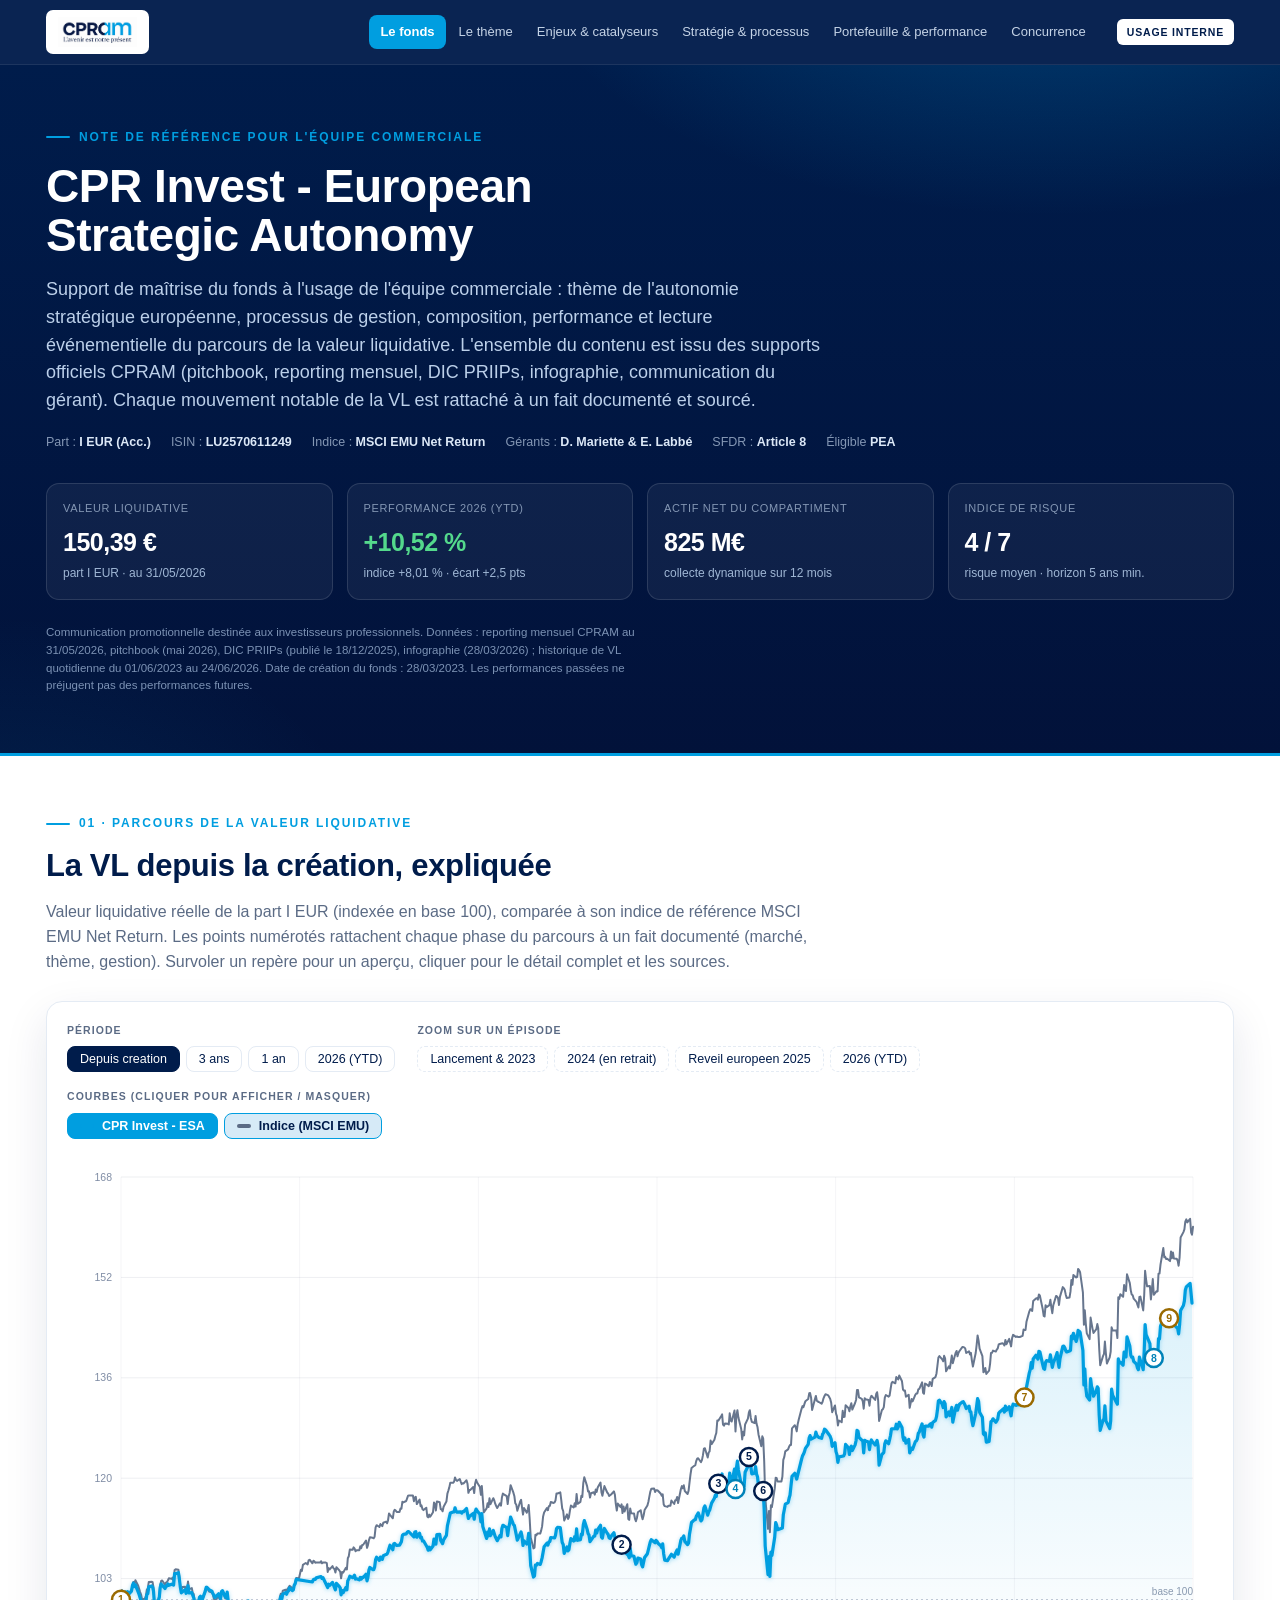
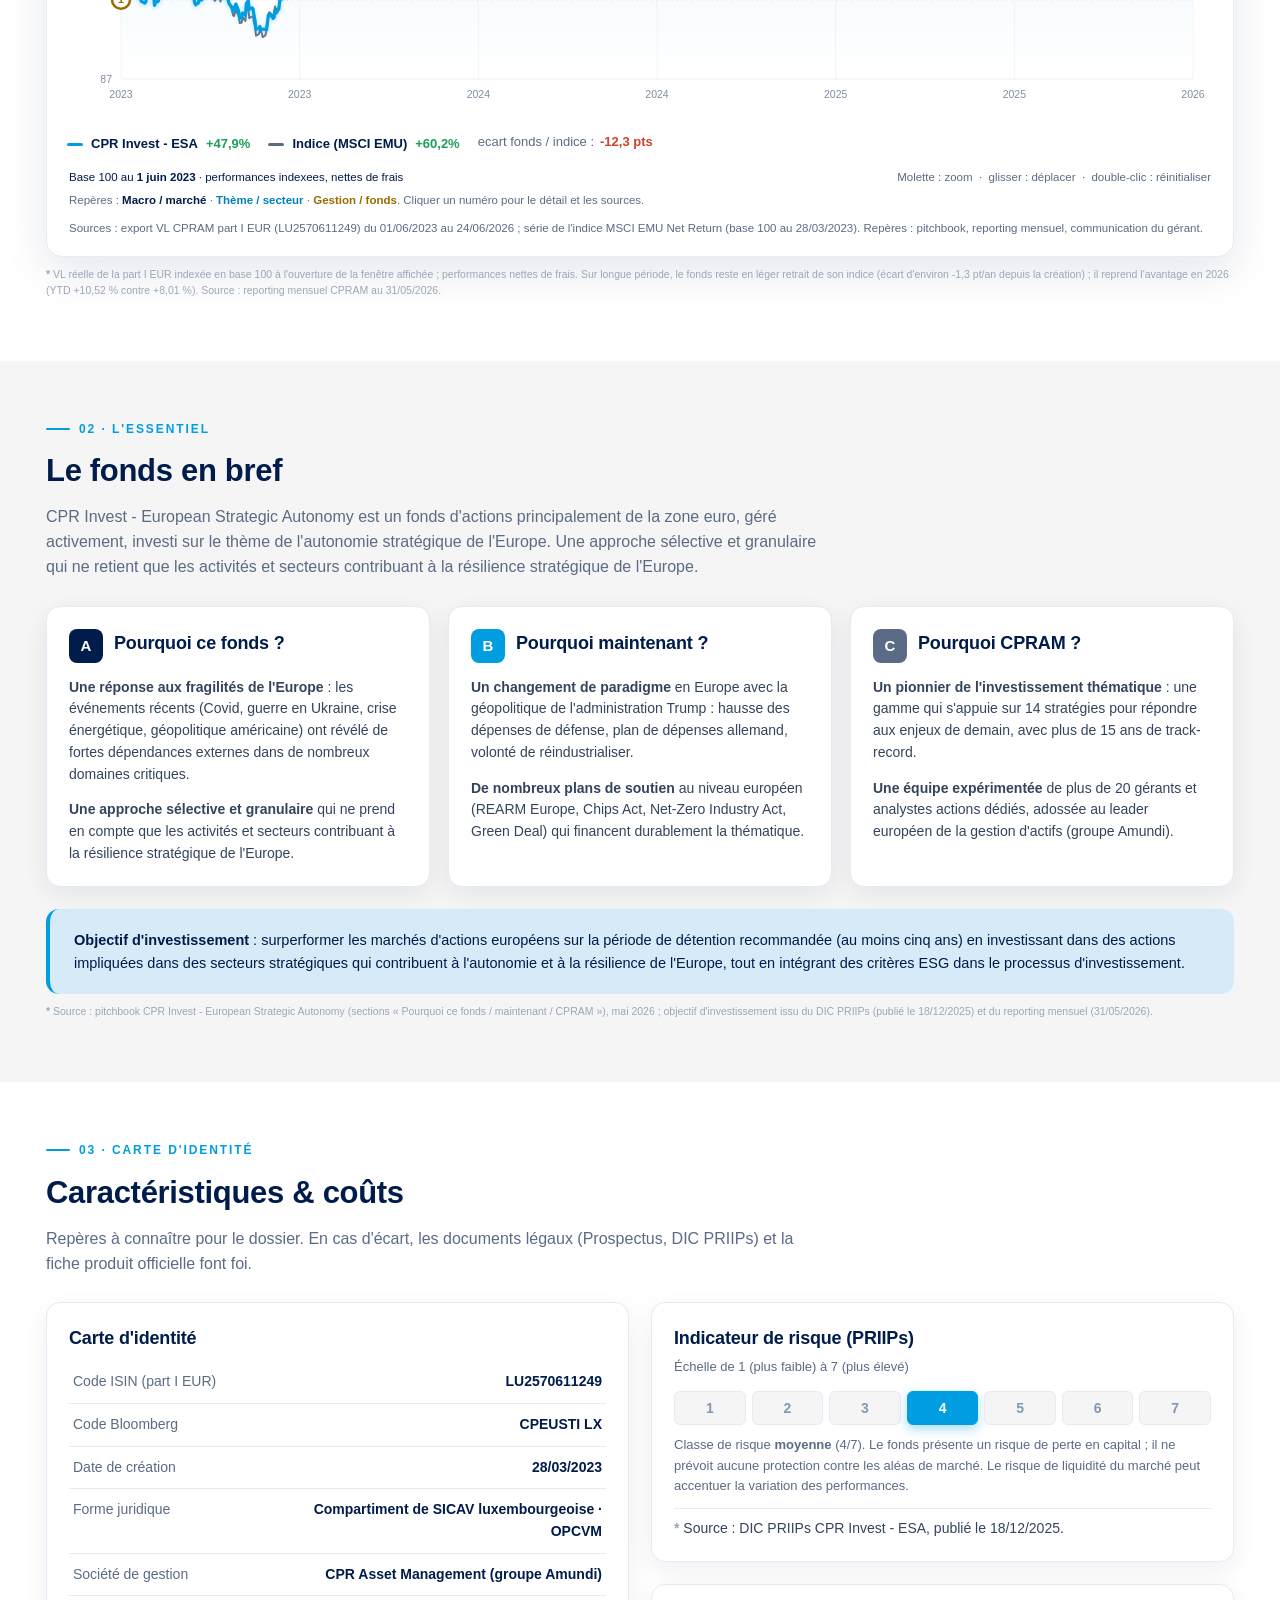
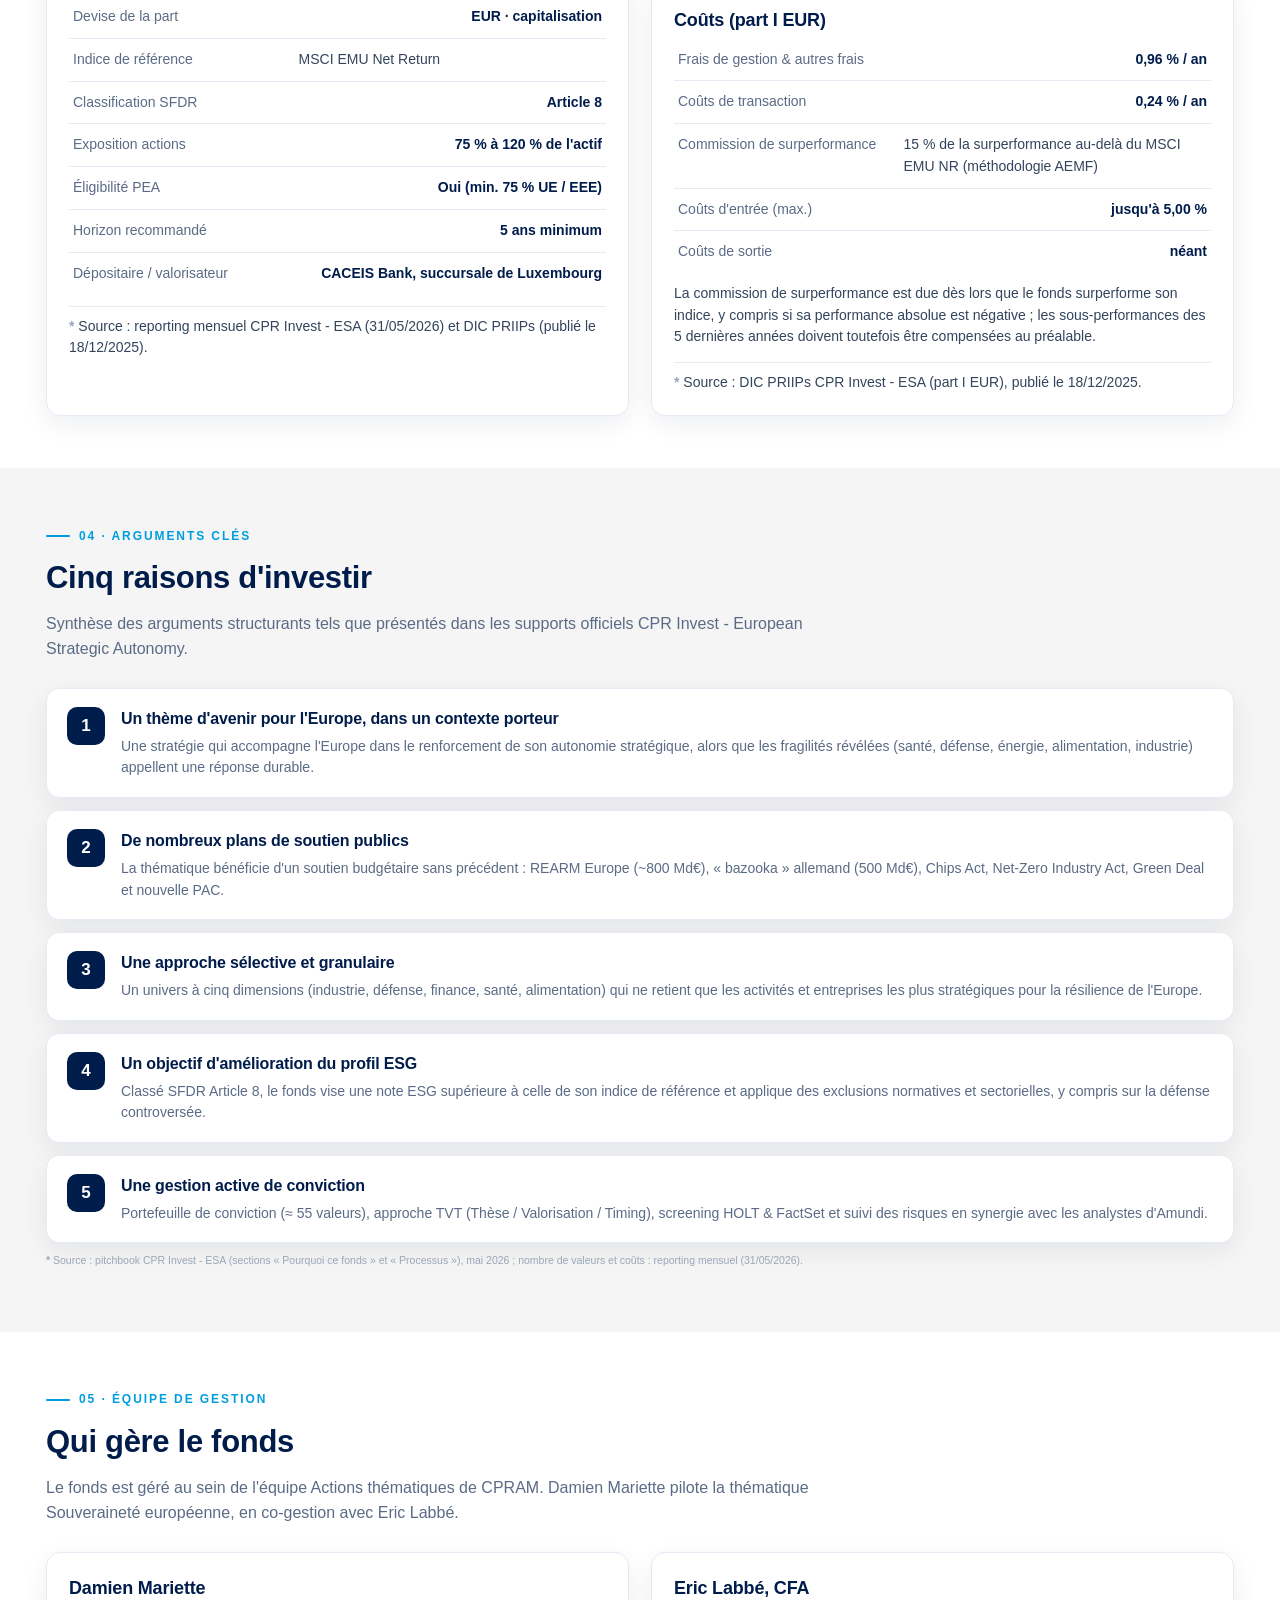
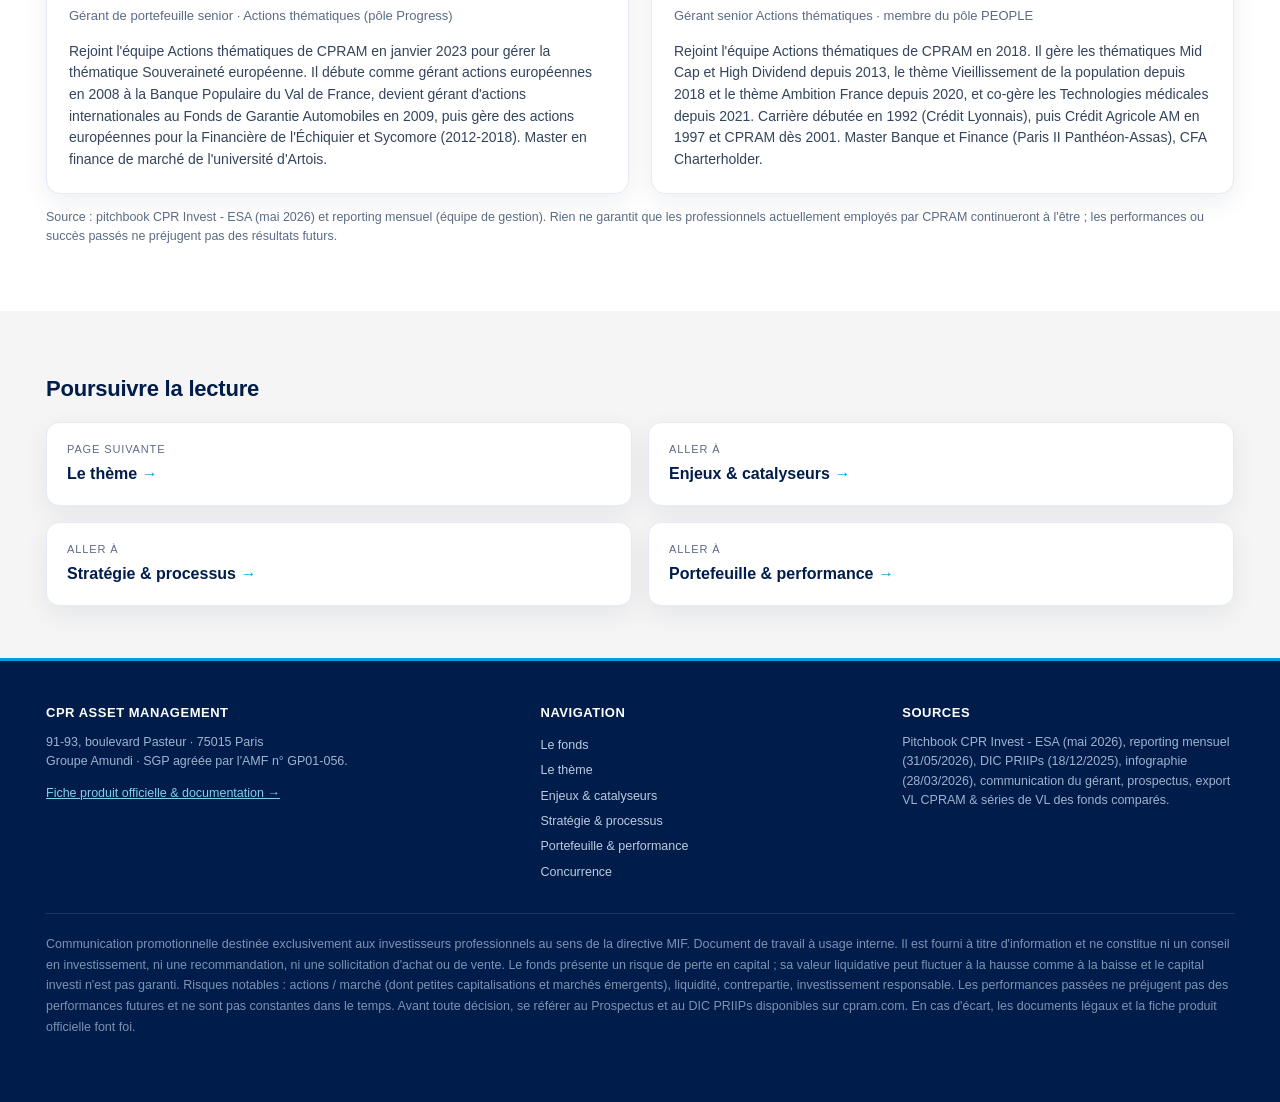
==== index.html @ 76555d04 "Site de reference interne CPR Invest - European Strategic Autonomy Site statique multi-pages (6 page" ====
<!DOCTYPE html>
<html lang="fr">
<head>
<meta charset="utf-8">
<meta name="viewport" content="width=device-width, initial-scale=1">
<title>CPR Invest - European Strategic Autonomy | Note de référence interne</title>
<link rel="stylesheet" href="styles.css">
</head>
<body>

<header class="top">
  <div class="wrap">
    <a class="brand" href="index.html"><span class="logobox"><img src="cpram-logo.jpg" alt="CPRAM"></span></a>
    <nav>
      <a href="index.html" class="active">Le fonds</a>
      <a href="theme.html">Le thème</a>
      <a href="enjeux.html">Enjeux &amp; catalyseurs</a>
      <a href="strategie.html">Stratégie &amp; processus</a>
      <a href="portefeuille.html">Portefeuille &amp; performance</a>
      <a href="concurrence.html">Concurrence</a>
    </nav>
    <span class="badge-int">Usage interne</span>
  </div>
</header>

<!-- HERO -->
<div class="hero">
  <div class="wrap">
    <div class="eyebrow">Note de référence pour l'équipe commerciale</div>
    <h1>CPR Invest - European Strategic Autonomy</h1>
    <p class="lead">Support de maîtrise du fonds à l'usage de l'équipe commerciale&nbsp;: thème de l'autonomie stratégique européenne, processus de gestion, composition, performance et lecture événementielle du parcours de la valeur liquidative. L'ensemble du contenu est issu des supports officiels CPRAM (pitchbook, reporting mensuel, DIC PRIIPs, infographie, communication du gérant). Chaque mouvement notable de la VL est rattaché à un fait documenté et sourcé.</p>
    <div class="meta">
      <span>Part&nbsp;: <b>I EUR (Acc.)</b></span>
      <span>ISIN&nbsp;: <b>LU2570611249</b></span>
      <span>Indice&nbsp;: <b>MSCI EMU Net Return</b></span>
      <span>Gérants&nbsp;: <b>D. Mariette &amp; E. Labbé</b></span>
      <span>SFDR&nbsp;: <b>Article 8</b></span>
      <span>Éligible <b>PEA</b></span>
    </div>

    <div class="kpis">
      <div class="kpi"><div class="lab">Valeur liquidative</div><div class="val">150,39 €</div><div class="sub">part I EUR · au 31/05/2026</div></div>
      <div class="kpi"><div class="lab">Performance 2026 (YTD)</div><div class="val pos">+10,52 %</div><div class="sub">indice +8,01 % · écart +2,5 pts</div></div>
      <div class="kpi"><div class="lab">Actif net du compartiment</div><div class="val">825 M€</div><div class="sub">collecte dynamique sur 12 mois</div></div>
      <div class="kpi"><div class="lab">Indice de risque</div><div class="val">4 / 7</div><div class="sub">risque moyen · horizon 5 ans min.</div></div>
    </div>
    <p class="disc-mini">Communication promotionnelle destinée aux investisseurs professionnels. Données&nbsp;: reporting mensuel CPRAM au 31/05/2026, pitchbook (mai 2026), DIC PRIIPs (publié le 18/12/2025), infographie (28/03/2026)&nbsp;; historique de VL quotidienne du 01/06/2023 au 24/06/2026. Date de création du fonds&nbsp;: 28/03/2023. Les performances passées ne préjugent pas des performances futures.</p>
  </div>
</div>

<!-- GRAPHIQUE INTEGRE -->
<section id="parcours">
  <div class="wrap">
    <div class="sec-head">
      <div class="eyebrow">01 · Parcours de la valeur liquidative</div>
      <h2>La VL depuis la création, expliquée</h2>
      <p>Valeur liquidative réelle de la part I EUR (indexée en base 100), comparée à son indice de référence MSCI EMU Net Return. Les points numérotés rattachent chaque phase du parcours à un fait documenté (marché, thème, gestion). Survoler un repère pour un aperçu, cliquer pour le détail complet et les sources.</p>
    </div>

    <div class="panel">
      <div class="ctrls">
        <div class="ctrl-group">
          <div class="glab">Période</div>
          <div class="btnrow" id="rangeBtns"></div>
        </div>
        <div class="ctrl-group">
          <div class="glab">Zoom sur un épisode</div>
          <div class="btnrow" id="epBtns"></div>
        </div>
      </div>

      <div class="ctrl-group" style="margin-top:16px">
        <div class="glab">Courbes (cliquer pour afficher / masquer)</div>
        <div class="btnrow" id="seriesBtns"></div>
      </div>

      <div class="chartwrap">
        <svg id="chart" xmlns="http://www.w3.org/2000/svg"></svg>
        <div class="tip" id="tip"></div>
        <div class="evttip" id="evtTip"></div>
      </div>

      <div class="livelegend" id="liveLegend" style="margin-top:14px"></div>

      <div class="chart-foot">
        <div class="base" id="baseNote"></div>
        <div class="hint">Molette&nbsp;: zoom &nbsp;·&nbsp; glisser&nbsp;: déplacer &nbsp;·&nbsp; double-clic&nbsp;: réinitialiser</div>
      </div>
      <div class="chart-foot" style="padding-top:0">
        <div class="hint">Repères&nbsp;: <span style="color:#001C4B;font-weight:700">Macro / marché</span> · <span style="color:#0082b8;font-weight:700">Thème / secteur</span> · <span style="color:#9a6a00;font-weight:700">Gestion / fonds</span>. Cliquer un numéro pour le détail et les sources.</div>
        <div>Sources&nbsp;: export VL CPRAM part I EUR (LU2570611249) du 01/06/2023 au 24/06/2026&nbsp;; série de l'indice MSCI EMU Net Return (base 100 au 28/03/2023). Repères&nbsp;: pitchbook, reporting mensuel, communication du gérant.</div>
      </div>
    </div>
    <p class="srcline">VL réelle de la part I EUR indexée en base 100 à l'ouverture de la fenêtre affichée&nbsp;; performances nettes de frais. Sur longue période, le fonds reste en léger retrait de son indice (écart d'environ -1,3 pt/an depuis la création)&nbsp;; il reprend l'avantage en 2026 (YTD +10,52 % contre +8,01 %). Source&nbsp;: reporting mensuel CPRAM au 31/05/2026.</p>
  </div>
</section>

<!-- EN BREF -->
<section class="alt" id="enbref">
  <div class="wrap">
    <div class="sec-head">
      <div class="eyebrow">02 · L'essentiel</div>
      <h2>Le fonds en bref</h2>
      <p>CPR Invest - European Strategic Autonomy est un fonds d'actions principalement de la zone euro, géré activement, investi sur le thème de l'autonomie stratégique de l'Europe. Une approche sélective et granulaire qui ne retient que les activités et secteurs contribuant à la résilience stratégique de l'Europe.</p>
    </div>

    <div class="grid3">
      <div class="card">
        <div class="dimhead"><div class="dimnum" style="background:var(--navy)">A</div><h3>Pourquoi ce fonds&nbsp;?</h3></div>
        <p><b>Une réponse aux fragilités de l'Europe</b>&nbsp;: les événements récents (Covid, guerre en Ukraine, crise énergétique, géopolitique américaine) ont révélé de fortes dépendances externes dans de nombreux domaines critiques.</p>
        <p><b>Une approche sélective et granulaire</b> qui ne prend en compte que les activités et secteurs contribuant à la résilience stratégique de l'Europe.</p>
      </div>
      <div class="card">
        <div class="dimhead"><div class="dimnum" style="background:var(--cyan)">B</div><h3>Pourquoi maintenant&nbsp;?</h3></div>
        <p><b>Un changement de paradigme</b> en Europe avec la géopolitique de l'administration Trump&nbsp;: hausse des dépenses de défense, plan de dépenses allemand, volonté de réindustrialiser.</p>
        <p><b>De nombreux plans de soutien</b> au niveau européen (REARM Europe, Chips Act, Net-Zero Industry Act, Green Deal) qui financent durablement la thématique.</p>
      </div>
      <div class="card">
        <div class="dimhead"><div class="dimnum" style="background:#5a6b85">C</div><h3>Pourquoi CPRAM&nbsp;?</h3></div>
        <p><b>Un pionnier de l'investissement thématique</b>&nbsp;: une gamme qui s'appuie sur 14 stratégies pour répondre aux enjeux de demain, avec plus de 15 ans de track-record.</p>
        <p><b>Une équipe expérimentée</b> de plus de 20 gérants et analystes actions dédiés, adossée au leader européen de la gestion d'actifs (groupe Amundi).</p>
      </div>
    </div>

    <div class="callout" style="margin-top:22px">
      <p><b>Objectif d'investissement</b>&nbsp;: surperformer les marchés d'actions européens sur la période de détention recommandée (au moins cinq ans) en investissant dans des actions impliquées dans des secteurs stratégiques qui contribuent à l'autonomie et à la résilience de l'Europe, tout en intégrant des critères ESG dans le processus d'investissement.</p>
    </div>
    <p class="srcline">Source&nbsp;: pitchbook CPR Invest - European Strategic Autonomy (sections «&nbsp;Pourquoi ce fonds / maintenant / CPRAM&nbsp;»), mai 2026&nbsp;; objectif d'investissement issu du DIC PRIIPs (publié le 18/12/2025) et du reporting mensuel (31/05/2026).</p>
  </div>
</section>

<!-- CARTE D'IDENTITE + RISQUE + FRAIS -->
<section id="carte">
  <div class="wrap">
    <div class="sec-head">
      <div class="eyebrow">03 · Carte d'identité</div>
      <h2>Caractéristiques &amp; coûts</h2>
      <p>Repères à connaître pour le dossier. En cas d'écart, les documents légaux (Prospectus, DIC PRIIPs) et la fiche produit officielle font foi.</p>
    </div>

    <div class="grid2">
      <div class="card">
        <h3>Carte d'identité</h3>
        <table class="idtable" style="margin-top:8px">
          <tr><td>Code ISIN (part I EUR)</td><td>LU2570611249</td></tr>
          <tr><td>Code Bloomberg</td><td>CPEUSTI LX</td></tr>
          <tr><td>Date de création</td><td>28/03/2023</td></tr>
          <tr><td>Forme juridique</td><td>Compartiment de SICAV luxembourgeoise · OPCVM</td></tr>
          <tr><td>Société de gestion</td><td>CPR Asset Management (groupe Amundi)</td></tr>
          <tr><td>Devise de la part</td><td>EUR · capitalisation</td></tr>
          <tr><td>Indice de référence</td><td class="lng">MSCI EMU Net Return</td></tr>
          <tr><td>Classification SFDR</td><td>Article 8</td></tr>
          <tr><td>Exposition actions</td><td>75 % à 120 % de l'actif</td></tr>
          <tr><td>Éligibilité PEA</td><td>Oui (min. 75 % UE / EEE)</td></tr>
          <tr><td>Horizon recommandé</td><td>5 ans minimum</td></tr>
          <tr><td>Dépositaire / valorisateur</td><td>CACEIS Bank, succursale de Luxembourg</td></tr>
        </table>
        <p class="srcline">Source&nbsp;: reporting mensuel CPR Invest - ESA (31/05/2026) et DIC PRIIPs (publié le 18/12/2025).</p>
      </div>

      <div style="display:flex;flex-direction:column;gap:22px">
        <div class="card">
          <h3>Indicateur de risque (PRIIPs)</h3>
          <div class="ph">Échelle de 1 (plus faible) à 7 (plus élevé)</div>
          <div class="risk">
            <div class="rb">1</div><div class="rb">2</div><div class="rb">3</div>
            <div class="rb on">4</div><div class="rb">5</div><div class="rb">6</div><div class="rb">7</div>
          </div>
          <p style="font-size:13px;color:var(--muted);margin:10px 0 0">Classe de risque <b>moyenne</b> (4/7). Le fonds présente un risque de perte en capital&nbsp;; il ne prévoit aucune protection contre les aléas de marché. Le risque de liquidité du marché peut accentuer la variation des performances.</p>
          <p class="srcline">Source&nbsp;: DIC PRIIPs CPR Invest - ESA, publié le 18/12/2025.</p>
        </div>
        <div class="card">
          <h3>Coûts (part I EUR)</h3>
          <table class="idtable" style="margin-top:4px">
            <tr><td>Frais de gestion &amp; autres frais</td><td>0,96 % / an</td></tr>
            <tr><td>Coûts de transaction</td><td>0,24 % / an</td></tr>
            <tr><td>Commission de surperformance</td><td class="lng">15 % de la surperformance au-delà du MSCI EMU NR (méthodologie AEMF)</td></tr>
            <tr><td>Coûts d'entrée (max.)</td><td>jusqu'à 5,00 %</td></tr>
            <tr><td>Coûts de sortie</td><td>néant</td></tr>
          </table>
          <p class="note" style="margin-top:10px">La commission de surperformance est due dès lors que le fonds surperforme son indice, y compris si sa performance absolue est négative&nbsp;; les sous-performances des 5 dernières années doivent toutefois être compensées au préalable.</p>
          <p class="srcline">Source&nbsp;: DIC PRIIPs CPR Invest - ESA (part I EUR), publié le 18/12/2025.</p>
        </div>
      </div>
    </div>
  </div>
</section>

<!-- RAISONS D'INVESTIR -->
<section class="alt" id="raisons">
  <div class="wrap">
    <div class="sec-head">
      <div class="eyebrow">04 · Arguments clés</div>
      <h2>Cinq raisons d'investir</h2>
      <p>Synthèse des arguments structurants tels que présentés dans les supports officiels CPR Invest - European Strategic Autonomy.</p>
    </div>
    <div class="reasons">
      <div class="reason"><div class="rn">1</div><div><h4>Un thème d'avenir pour l'Europe, dans un contexte porteur</h4><p>Une stratégie qui accompagne l'Europe dans le renforcement de son autonomie stratégique, alors que les fragilités révélées (santé, défense, énergie, alimentation, industrie) appellent une réponse durable.</p></div></div>
      <div class="reason"><div class="rn">2</div><div><h4>De nombreux plans de soutien publics</h4><p>La thématique bénéficie d'un soutien budgétaire sans précédent&nbsp;: REARM Europe (~800 Md€), «&nbsp;bazooka&nbsp;» allemand (500 Md€), Chips Act, Net-Zero Industry Act, Green Deal et nouvelle PAC.</p></div></div>
      <div class="reason"><div class="rn">3</div><div><h4>Une approche sélective et granulaire</h4><p>Un univers à cinq dimensions (industrie, défense, finance, santé, alimentation) qui ne retient que les activités et entreprises les plus stratégiques pour la résilience de l'Europe.</p></div></div>
      <div class="reason"><div class="rn">4</div><div><h4>Un objectif d'amélioration du profil ESG</h4><p>Classé SFDR Article 8, le fonds vise une note ESG supérieure à celle de son indice de référence et applique des exclusions normatives et sectorielles, y compris sur la défense controversée.</p></div></div>
      <div class="reason"><div class="rn">5</div><div><h4>Une gestion active de conviction</h4><p>Portefeuille de conviction (≈ 55 valeurs), approche TVT (Thèse / Valorisation / Timing), screening HOLT &amp; FactSet et suivi des risques en synergie avec les analystes d'Amundi.</p></div></div>
    </div>
    <p class="srcline">Source&nbsp;: pitchbook CPR Invest - ESA (sections «&nbsp;Pourquoi ce fonds&nbsp;» et «&nbsp;Processus&nbsp;»), mai 2026&nbsp;; nombre de valeurs et coûts&nbsp;: reporting mensuel (31/05/2026).</p>
  </div>
</section>

<!-- EQUIPE -->
<section id="equipe">
  <div class="wrap">
    <div class="sec-head">
      <div class="eyebrow">05 · Équipe de gestion</div>
      <h2>Qui gère le fonds</h2>
      <p>Le fonds est géré au sein de l'équipe Actions thématiques de CPRAM. Damien Mariette pilote la thématique Souveraineté européenne, en co-gestion avec Eric Labbé.</p>
    </div>
    <div class="grid2">
      <div class="card">
        <h3>Damien Mariette</h3>
        <div class="ph">Gérant de portefeuille senior · Actions thématiques (pôle Progress)</div>
        <p>Rejoint l'équipe Actions thématiques de CPRAM en janvier 2023 pour gérer la thématique Souveraineté européenne. Il débute comme gérant actions européennes en 2008 à la Banque Populaire du Val de France, devient gérant d'actions internationales au Fonds de Garantie Automobiles en 2009, puis gère des actions européennes pour la Financière de l'Échiquier et Sycomore (2012-2018). Master en finance de marché de l'université d'Artois.</p>
      </div>
      <div class="card">
        <h3>Eric Labbé, CFA</h3>
        <div class="ph">Gérant senior Actions thématiques · membre du pôle PEOPLE</div>
        <p>Rejoint l'équipe Actions thématiques de CPRAM en 2018. Il gère les thématiques Mid Cap et High Dividend depuis 2013, le thème Vieillissement de la population depuis 2018 et le thème Ambition France depuis 2020, et co-gère les Technologies médicales depuis 2021. Carrière débutée en 1992 (Crédit Lyonnais), puis Crédit Agricole AM en 1997 et CPRAM dès 2001. Master Banque et Finance (Paris II Panthéon-Assas), CFA Charterholder.</p>
      </div>
    </div>
    <p class="note">Source&nbsp;: pitchbook CPR Invest - ESA (mai 2026) et reporting mensuel (équipe de gestion). Rien ne garantit que les professionnels actuellement employés par CPRAM continueront à l'être&nbsp;; les performances ou succès passés ne préjugent pas des résultats futurs.</p>
  </div>
</section>

<!-- NEXT -->
<section class="alt" id="suite">
  <div class="wrap">
    <div class="sec-head" style="margin-bottom:16px"><h2 style="font-size:22px">Poursuivre la lecture</h2></div>
    <div class="nextnav">
      <a href="theme.html"><div class="nl">Page suivante</div><div class="nt">Le thème</div></a>
      <a href="enjeux.html"><div class="nl">Aller à</div><div class="nt">Enjeux &amp; catalyseurs</div></a>
      <a href="strategie.html"><div class="nl">Aller à</div><div class="nt">Stratégie &amp; processus</div></a>
      <a href="portefeuille.html"><div class="nl">Aller à</div><div class="nt">Portefeuille &amp; performance</div></a>
    </div>
  </div>
</section>

<footer>
  <div class="wrap">
    <div class="cols">
      <div>
        <h4>CPR Asset Management</h4>
        <p>91-93, boulevard Pasteur · 75015 Paris<br>Groupe Amundi · SGP agréée par l'AMF n° GP01-056.</p>
        <p style="margin-top:10px"><a href="https://cpram.com/lux/fr/institutionnels/products/LU2570611249">Fiche produit officielle &amp; documentation →</a></p>
      </div>
      <div>
        <h4>Navigation</h4>
        <nav>
          <a href="index.html">Le fonds</a>
          <a href="theme.html">Le thème</a>
          <a href="enjeux.html">Enjeux &amp; catalyseurs</a>
          <a href="strategie.html">Stratégie &amp; processus</a>
          <a href="portefeuille.html">Portefeuille &amp; performance</a>
          <a href="concurrence.html">Concurrence</a>
        </nav>
      </div>
      <div>
        <h4>Sources</h4>
        <p>Pitchbook CPR Invest - ESA (mai 2026), reporting mensuel (31/05/2026), DIC PRIIPs (18/12/2025), infographie (28/03/2026), communication du gérant, prospectus, export VL CPRAM &amp; séries de VL des fonds comparés.</p>
      </div>
    </div>
    <p class="disc">Communication promotionnelle destinée exclusivement aux investisseurs professionnels au sens de la directive MIF. Document de travail à usage interne. Il est fourni à titre d'information et ne constitue ni un conseil en investissement, ni une recommandation, ni une sollicitation d'achat ou de vente. Le fonds présente un risque de perte en capital&nbsp;; sa valeur liquidative peut fluctuer à la hausse comme à la baisse et le capital investi n'est pas garanti. Risques notables&nbsp;: actions / marché (dont petites capitalisations et marchés émergents), liquidité, contrepartie, investissement responsable. Les performances passées ne préjugent pas des performances futures et ne sont pas constantes dans le temps. Avant toute décision, se référer au Prospectus et au DIC PRIIPs disponibles sur cpram.com. En cas d'écart, les documents légaux et la fiche produit officielle font foi.</p>
  </div>
</footer>

<!-- MODAL -->
<div class="modal-bg" id="modalBg"></div>
<div class="modal" id="modal" role="dialog" aria-modal="true">
  <div class="mtop">
    <button class="mclose" id="modalClose" aria-label="Fermer">✕</button>
    <div class="mdt" id="mDate"></div>
    <h3 id="mTitle"></h3>
  </div>
  <div class="mbody" id="mBody"></div>
  <div class="impact" id="mImpact"></div>
  <div class="sources" id="mSources"></div>
</div>

<script>
window.CHART_CONFIG = {
  present: {cpram:true, bench:true},
  events: true, episodes: true, fundArea: true,
  ranges: ["hist","3a","1a","ytd"], defaultRange: "hist"
};
</script>
<script src="data.js"></script>
<script src="chart.js"></script>
</body>
</html>
---- styles.css ----
/* =========================================================================
   CPR Invest - MedTech | Note de référence interne (site multi-pages)
   Charte CPR : #009EE0 / #001C4B / #FFFFFF / #F5F5F5 / #D6EAF7
   Feuille de style partagée par les 6 pages.
   ========================================================================= */
:root{
  --cyan:#009EE0; --cyan-d:#0082b8; --navy:#001C4B; --navy-2:#0a2a63;
  --white:#ffffff; --gray:#F5F5F5; --bluelight:#D6EAF7;
  --ink:#001C4B; --muted:#5b6b85; --muted-2:#8497b4;
  --line:#e4ebf4; --line-2:#d6eaf7;
  --pos:#1f9d57; --neg:#d0432b;
  --teal:#0F9D8E; --violet:#7C5CD6; --amber:#E8920C;
  --shadow:0 8px 26px rgba(0,28,75,.07); --shadow-l:0 16px 44px rgba(0,28,75,.10);
}
*{box-sizing:border-box}
html{scroll-behavior:smooth}
body{margin:0;font-family:-apple-system,BlinkMacSystemFont,"Segoe UI",Roboto,Helvetica,Arial,sans-serif;color:var(--ink);background:var(--white);line-height:1.55;-webkit-font-smoothing:antialiased}
h1,h2,h3,h4{margin:0;font-weight:700;letter-spacing:-.01em}
p{margin:0 0 1em}
a{color:inherit}
.wrap{max-width:1240px;margin:0 auto;padding:0 26px}
.mono{font-variant-numeric:tabular-nums}
.eyebrow{display:inline-flex;align-items:center;gap:9px;font-size:12px;letter-spacing:.16em;text-transform:uppercase;color:var(--cyan);font-weight:700}
.eyebrow:before{content:"";width:24px;height:2px;background:var(--cyan);border-radius:2px}

/* ---------- top bar ---------- */
header.top{position:sticky;top:0;z-index:60;background:rgba(0,28,75,.96);backdrop-filter:blur(10px);border-bottom:1px solid rgba(255,255,255,.08)}
.top .wrap{display:flex;align-items:center;gap:14px;height:64px}
.brand{display:flex;align-items:center;text-decoration:none}
.logobox{background:#fff;border-radius:7px;padding:7px 12px;display:flex;align-items:center}
.logobox img{height:30px;display:block}
.top nav{margin-left:auto;display:flex;gap:2px;flex-wrap:wrap}
.top nav a{color:#c4d3e6;text-decoration:none;font-size:13px;padding:7px 11px;border-radius:8px;transition:.15s;white-space:nowrap}
.top nav a:hover{background:rgba(255,255,255,.1);color:#fff}
.top nav a.active{background:var(--cyan);color:#fff;font-weight:600}
.top .badge-int{font-size:10.5px;letter-spacing:.08em;text-transform:uppercase;font-weight:700;color:var(--navy);background:#fff;padding:5px 10px;border-radius:6px;margin-left:6px}
@media(max-width:1180px){.top .badge-int{display:none}}
@media(max-width:1080px){
  .top .wrap{height:auto;flex-wrap:wrap;padding-top:10px;padding-bottom:10px}
  .top nav{margin-left:0;width:100%;justify-content:flex-start}
}

/* ---------- hero (home) ---------- */
.hero{background:
   radial-gradient(900px 480px at 82% -20%,rgba(0,158,224,.30),transparent 60%),
   radial-gradient(700px 500px at 0% 120%,rgba(0,158,224,.12),transparent 55%),
   linear-gradient(180deg,var(--navy),#02123a);
   color:#eaf1fb;padding:56px 0 46px;border-bottom:3px solid var(--cyan)}
.hero h1{font-size:clamp(28px,4.4vw,46px);line-height:1.06;color:#fff;max-width:20ch;margin-top:16px}
.hero .lead{font-size:clamp(15px,1.7vw,18px);color:#bcd0ea;max-width:78ch;margin-top:16px}
.hero .meta{margin-top:16px;font-size:12.5px;color:var(--muted-2);display:flex;flex-wrap:wrap;gap:8px 20px}
.hero .meta b{color:#dce8f7;font-weight:600}
.kpis{margin-top:30px;display:grid;grid-template-columns:repeat(4,1fr);gap:14px}
@media(max-width:760px){.kpis{grid-template-columns:repeat(2,1fr)}}
.kpi{background:rgba(255,255,255,.055);border:1px solid rgba(255,255,255,.12);border-radius:13px;padding:16px}
.kpi .lab{font-size:11px;letter-spacing:.06em;text-transform:uppercase;color:var(--muted-2)}
.kpi .val{font-size:25px;font-weight:800;color:#fff;margin-top:6px;letter-spacing:-.02em}
.kpi .val.pos{color:#54d98c}.kpi .val.neg{color:#ff8b73}
.kpi .sub{font-size:12px;color:#9fb6d4;margin-top:3px}
.disc-mini{margin-top:24px;font-size:11.5px;color:#7c92b4;max-width:96ch}

/* ---------- page hero (inner pages) ---------- */
.phero{background:linear-gradient(180deg,var(--navy),#06214f);color:#eaf1fb;padding:40px 0 34px;border-bottom:3px solid var(--cyan)}
.phero h1{font-size:clamp(24px,3.6vw,36px);color:#fff;max-width:24ch;margin-top:12px}
.phero p{font-size:clamp(14px,1.5vw,16px);color:#bcd0ea;max-width:84ch;margin-top:12px;margin-bottom:0}
.phero .crumbs{font-size:12px;color:var(--muted-2);letter-spacing:.04em}

/* ---------- sections ---------- */
section{padding:52px 0}
section.alt{background:var(--gray)}
.sec-head{margin-bottom:26px}
.sec-head h2{font-size:clamp(22px,3vw,31px);margin-top:9px}
.sec-head p{color:var(--muted);max-width:88ch;margin-top:10px}
.subhead{font-size:18px;color:var(--navy);font-weight:700;margin:34px 0 14px}

/* ---------- cards / grids ---------- */
.grid2{display:grid;grid-template-columns:1fr 1fr;gap:22px}
.grid3{display:grid;grid-template-columns:repeat(3,1fr);gap:18px}
.grid4{display:grid;grid-template-columns:repeat(4,1fr);gap:16px}
@media(max-width:980px){.grid4{grid-template-columns:repeat(2,1fr)}}
@media(max-width:860px){.grid2,.grid3{grid-template-columns:1fr}}
.card{background:#fff;border:1px solid var(--line);border-radius:14px;padding:22px;box-shadow:var(--shadow)}
.card h3{font-size:18px;margin-bottom:4px;color:var(--navy)}
.card .ph{color:var(--muted);font-size:13px;margin-bottom:14px}
.card p{font-size:14px;color:#33445c}
.card p:last-child{margin-bottom:0}
.tag{display:inline-block;font-size:12px;font-weight:600;padding:4px 10px;border-radius:7px;background:var(--bluelight);color:var(--navy)}
.bigpct{font-size:30px;font-weight:800;letter-spacing:-.02em;color:var(--navy)}
.bigpct.pos{color:var(--pos)}.bigpct.neg{color:var(--neg)}
.dimhead{display:flex;align-items:center;gap:11px;margin-bottom:14px}
.dimnum{width:34px;height:34px;border-radius:8px;display:grid;place-items:center;font-weight:800;font-size:15px;color:#fff;flex:0 0 auto}

/* ---------- id table ---------- */
.idtable{width:100%;border-collapse:collapse;font-size:14px}
.idtable td{padding:10px 4px;border-bottom:1px solid var(--line);vertical-align:top}
.idtable tr:last-child td{border-bottom:none}
.idtable td:first-child{color:var(--muted);width:42%}
.idtable td:last-child{font-weight:600;text-align:right}
.idtable td.lng{text-align:left;font-weight:500;color:#33445c}

/* ---------- holdings ---------- */
.hold-row{display:grid;grid-template-columns:22px 1.7fr 2.2fr 54px;gap:11px;align-items:center;padding:8px 0;border-bottom:1px solid var(--line);font-size:13.5px}
.hold-row:last-child{border:none}
.hold-row .rk{color:var(--muted-2);font-weight:700;font-size:12px}
.hold-row .nm{font-weight:600;color:var(--navy)}
.hold-row .nm small{display:block;font-weight:500;color:var(--muted);font-size:11.5px}
.bar{height:9px;border-radius:5px;background:var(--gray);overflow:hidden}
.bar>i{display:block;height:100%;border-radius:5px;background:linear-gradient(90deg,var(--navy),var(--cyan))}
.hold-row .wt{text-align:right;font-weight:700;font-variant-numeric:tabular-nums;color:var(--navy)}

/* ---------- allocation bars ---------- */
.alloc{display:flex;flex-direction:column;gap:13px}
.alloc .arow .at{display:flex;justify-content:space-between;font-size:13.5px;margin-bottom:5px}
.alloc .arow .at b{font-variant-numeric:tabular-nums}
.alloc .bar2{height:11px;border-radius:6px;background:var(--gray);overflow:hidden}
.alloc .bar2>i{display:block;height:100%;border-radius:6px}
.alloc .idx{font-size:11.5px;color:var(--muted-2)}

/* ---------- perf table ---------- */
.perf-table{width:100%;border-collapse:collapse;font-size:14px}
.perf-table th,.perf-table td{padding:11px 10px;text-align:right;border-bottom:1px solid var(--line);font-variant-numeric:tabular-nums}
.perf-table th{font-size:11px;letter-spacing:.04em;text-transform:uppercase;color:var(--muted);font-weight:700}
.perf-table td:first-child,.perf-table th:first-child{text-align:left;font-weight:600;color:var(--navy)}
.perf-table .pos{color:var(--pos);font-weight:700}
.perf-table .neg{color:var(--neg);font-weight:700}
.perf-table tr.fundrow td{background:var(--bluelight)}
.perf-table tr.totalrow td{font-weight:700;border-top:2px solid var(--line)}

/* ---------- infobox ---------- */
.infobox{background:var(--navy);color:#dce8f7;border-radius:14px;padding:24px 26px;margin-top:8px;border-left:4px solid var(--cyan)}
.infobox h3{color:#fff;font-size:18px;margin-bottom:8px}
.infobox p{color:#bcd0ea;margin-bottom:0;font-size:14px}
.infobox p+p{margin-top:10px}
.infobox .hi{color:#5cc6f2;font-weight:600}

.note{font-size:12.5px;color:var(--muted);margin-top:14px}
/* petite ligne de source grise, avec asterisque, sous chaque bloc de données */
.srcline{font-size:10.5px;color:#9aa7b8;line-height:1.5;margin-top:10px;display:block}
.srcline:before{content:"\002A\00A0";color:#9aa7b8;font-weight:700}
.card .srcline{margin-top:12px;padding-top:9px;border-top:1px solid var(--line)}
.srcsup{color:#9aa7b8;font-weight:700;font-size:.72em;vertical-align:super;margin-left:2px}
.kpi .srcline{color:#7c92b4;border:none;margin-top:8px}
.factrow{display:flex;flex-wrap:wrap;gap:8px;margin-top:6px}
.fact{font-size:12.5px;padding:7px 13px;border-radius:8px;background:#fff;border:1px solid var(--line);color:var(--navy)}
.fact b{color:var(--cyan-d)}

/* ---------- these / drivers / pillars ---------- */
.these-card{background:#fff;border:1px solid var(--line);border-radius:14px;padding:22px;box-shadow:var(--shadow)}
.these-card .n{font-size:13px;font-weight:800;color:var(--cyan);letter-spacing:.04em}
.these-card h3{font-size:17px;margin:8px 0 8px;color:var(--navy)}
.these-card p{color:var(--muted);font-size:14px;margin:0}
.driver{background:#fff;border:1px solid var(--line);border-radius:13px;padding:20px;box-shadow:var(--shadow)}
.driver .dn{width:30px;height:30px;border-radius:8px;background:var(--bluelight);color:var(--navy);display:grid;place-items:center;font-weight:800;font-size:14px;margin-bottom:12px}
.driver h4{font-size:15px;color:var(--navy);margin-bottom:6px}
.driver p{font-size:13.5px;color:var(--muted);margin:0}
.pill{display:inline-flex;align-items:center;gap:7px;font-size:13px;padding:7px 13px;border-radius:20px;background:#fff;border:1px solid var(--line);color:var(--navy);font-weight:500}
.pill i{width:9px;height:9px;border-radius:50%;flex:0 0 auto}

/* ---------- numbered reasons ---------- */
.reasons{display:flex;flex-direction:column;gap:12px}
.reason{display:flex;gap:16px;align-items:flex-start;background:#fff;border:1px solid var(--line);border-radius:13px;padding:18px 20px;box-shadow:var(--shadow)}
.reason .rn{flex:0 0 auto;width:38px;height:38px;border-radius:10px;background:var(--navy);color:#fff;display:grid;place-items:center;font-weight:800;font-size:17px}
.reason h4{font-size:16px;color:var(--navy);margin-bottom:4px}
.reason p{font-size:14px;color:var(--muted);margin:0}

/* ---------- process steps ---------- */
.steps{display:grid;grid-template-columns:repeat(4,1fr);gap:0}
@media(max-width:980px){.steps{grid-template-columns:1fr 1fr}}
@media(max-width:560px){.steps{grid-template-columns:1fr}}
.step{position:relative;background:#fff;border:1px solid var(--line);padding:20px;box-shadow:var(--shadow)}
.step:first-child{border-radius:13px 0 0 13px}
.step:last-child{border-radius:0 13px 13px 0}
@media(max-width:980px){.step,.step:first-child,.step:last-child{border-radius:12px}}
.step .sn{font-size:12px;font-weight:800;color:var(--cyan);letter-spacing:.06em;text-transform:uppercase}
.step h4{font-size:15px;color:var(--navy);margin:8px 0 8px}
.step ul{margin:0;padding-left:16px;font-size:13px;color:var(--muted)}
.step ul li{margin-bottom:5px}

/* ---------- risk indicator 1-7 ---------- */
.risk{display:flex;gap:6px;margin:12px 0 6px}
.risk .rb{flex:1;height:34px;border-radius:6px;background:var(--gray);display:grid;place-items:center;font-weight:700;color:var(--muted-2);font-size:14px;border:1px solid var(--line)}
.risk .rb.on{background:var(--cyan);color:#fff;border-color:var(--cyan);box-shadow:0 4px 12px rgba(0,158,224,.35)}

/* ---------- competitor table ---------- */
.comp-table{width:100%;border-collapse:collapse;font-size:13px}
.comp-table th,.comp-table td{padding:10px 10px;text-align:left;border-bottom:1px solid var(--line);vertical-align:top}
.comp-table th{font-size:10.5px;letter-spacing:.04em;text-transform:uppercase;color:var(--muted);font-weight:700;background:var(--gray)}
.comp-table td:first-child{font-weight:700;color:var(--navy)}
.comp-table tr.hl td{background:var(--bluelight)}
.comp-table .num{text-align:right;font-variant-numeric:tabular-nums}
.comp-table small{color:var(--muted);font-weight:400}
.scroll-x{overflow-x:auto;-webkit-overflow-scrolling:touch}

/* ---------- competitor profile cards ---------- */
.comp-card{background:#fff;border:1px solid var(--line);border-radius:14px;padding:22px;box-shadow:var(--shadow);border-top:4px solid var(--cyan)}
.comp-card.fund{border-top-color:var(--cyan);background:linear-gradient(180deg,#f4fbfe,#fff)}
.comp-card .ctag{font-size:11px;font-weight:800;letter-spacing:.05em;text-transform:uppercase;color:var(--cyan-d)}
.comp-card h3{font-size:18px;color:var(--navy);margin:6px 0 2px}
.comp-card .isin{font-size:12px;color:var(--muted-2);font-variant-numeric:tabular-nums;margin-bottom:12px}
.comp-card .crow{display:flex;justify-content:space-between;gap:10px;font-size:13px;padding:6px 0;border-bottom:1px solid var(--line)}
.comp-card .crow:last-of-type{border-bottom:none}
.comp-card .crow span{color:var(--muted)}
.comp-card .crow b{color:var(--navy);text-align:right;font-weight:600}
.comp-card p{font-size:13.5px;color:var(--muted);margin:12px 0 0}

/* ---------- chart (parcours) ---------- */
.panel{background:#fff;border:1px solid var(--line);border-radius:16px;padding:20px 20px 12px;box-shadow:var(--shadow-l)}
.ctrls{display:flex;flex-wrap:wrap;gap:22px;align-items:flex-start}
.ctrl-group{display:flex;flex-direction:column;gap:8px}
.ctrl-group .glab{font-size:10.5px;letter-spacing:.1em;text-transform:uppercase;color:var(--muted);font-weight:700}
.btnrow{display:flex;flex-wrap:wrap;gap:6px}
.chip{font:inherit;font-size:12.5px;cursor:pointer;border:1px solid var(--line);background:#fff;color:var(--navy);padding:6px 12px;border-radius:8px;transition:.13s;display:inline-flex;align-items:center;gap:8px;line-height:1}
.chip:hover{border-color:var(--cyan);color:var(--cyan-d)}
.chip.active{background:var(--navy);border-color:var(--navy);color:#fff}
.chip.ep{border-style:dashed}
.chip .dot{flex:0 0 auto}
.chip.series.active{background:var(--bluelight);border-color:var(--cyan);color:var(--navy);font-weight:600}
.chip.series.fund.active{background:var(--cyan);border-color:var(--cyan);color:#fff}
.chartwrap{position:relative;margin-top:16px}
#chart{width:100%;height:560px;display:block;cursor:crosshair;touch-action:none;user-select:none}
#chart.grabbing{cursor:grabbing}
@media(max-width:680px){#chart{height:420px}}
.tip{position:absolute;pointer-events:none;z-index:5;background:#fff;border:1px solid var(--line-2);border-radius:11px;padding:11px 13px;font-size:12.5px;color:var(--ink);min-width:170px;box-shadow:0 14px 36px rgba(0,28,75,.18);opacity:0;transition:opacity .1s}
.tip .tdate{font-weight:700;margin-bottom:8px;font-size:12px;color:var(--navy);border-bottom:1px solid var(--line);padding-bottom:6px}
.tip .trow{display:flex;align-items:center;gap:8px;margin:4px 0}
.tip .trow .tn{display:flex;align-items:center;gap:7px;color:var(--muted)}
.tip .trow .tv{margin-left:auto;font-weight:700;font-variant-numeric:tabular-nums;color:var(--navy)}
.tip .sw{width:9px;height:9px;border-radius:50%}
.evttip{position:absolute;pointer-events:none;z-index:6;background:#fff;border:1px solid var(--line-2);border-radius:12px;padding:12px 14px;max-width:320px;box-shadow:0 16px 40px rgba(0,28,75,.2);opacity:0;transition:opacity .1s;font-size:12.5px}
.evttip .ettitle{font-weight:700;color:var(--navy);font-size:13.5px;margin:7px 0 6px;display:flex;align-items:center;gap:8px;flex-wrap:wrap}
.evttip .etshort{color:var(--muted);line-height:1.5;margin-bottom:8px}
.evttip .etmove{font-weight:700;font-variant-numeric:tabular-nums}
.evttip .ethint{margin-top:9px;font-size:11px;color:var(--cyan-d);font-weight:700;letter-spacing:.02em}
.chart-foot{display:flex;flex-wrap:wrap;gap:10px 22px;justify-content:space-between;align-items:center;padding:14px 2px 6px;font-size:11.5px;color:var(--muted)}
.chart-foot .base{color:var(--navy);font-weight:500}
.hint{font-size:11.5px;color:var(--muted)}
.evt-marker{cursor:pointer}
.evt-marker:hover .mk-ring{opacity:1}

/* ---------- events ---------- */
.events-grid{display:grid;grid-template-columns:1fr 1fr;gap:13px;margin-top:24px}
@media(max-width:860px){.events-grid{grid-template-columns:1fr}}
.evt-card{background:#fff;border:1px solid var(--line);border-radius:12px;padding:15px 16px;cursor:pointer;transition:.15s;display:flex;gap:13px;align-items:flex-start}
.evt-card:hover{border-color:var(--cyan);box-shadow:var(--shadow);transform:translateY(-2px)}
.evt-num{flex:0 0 auto;width:30px;height:30px;border-radius:8px;display:grid;place-items:center;font-weight:800;font-size:13px;color:#fff}
.evt-meta{min-width:0}
.evt-meta .dt{font-size:11.5px;color:var(--muted);display:flex;gap:9px;align-items:center;flex-wrap:wrap}
.evt-meta h4{font-size:15px;color:var(--navy);margin:4px 0 4px}
.evt-meta .sh{font-size:13px;color:var(--muted)}
.badge{font-size:10px;letter-spacing:.05em;text-transform:uppercase;font-weight:800;padding:3px 8px;border-radius:6px}
.badge.secteur{background:#e2f4fc;color:#0082b8}
.badge.macro{background:#e1e7f2;color:#001C4B}
.badge.fonds{background:#fdeccd;color:#9a6a00}
.badge.titre{background:#e3f6ef;color:#0c7a55}
.mv{font-weight:700;font-variant-numeric:tabular-nums}
.mv.pos{color:var(--pos)}.mv.neg{color:var(--neg)}

/* ---------- modal ---------- */
.modal-bg{position:fixed;inset:0;z-index:100;background:rgba(0,18,50,.55);backdrop-filter:blur(4px);display:none;opacity:0;transition:opacity .18s}
.modal-bg.open{display:block;opacity:1}
.modal{position:fixed;z-index:101;top:50%;left:50%;transform:translate(-50%,-48%) scale(.98);width:min(680px,92vw);max-height:88vh;overflow:auto;background:#fff;border-radius:16px;box-shadow:0 30px 80px rgba(0,18,50,.4);display:none;opacity:0;transition:.2s}
.modal.open{display:block;opacity:1;transform:translate(-50%,-50%) scale(1)}
.modal .mtop{padding:22px 26px 16px;border-bottom:1px solid var(--line);position:relative}
.modal .mclose{position:absolute;top:16px;right:16px;width:34px;height:34px;border:none;border-radius:8px;background:var(--gray);color:var(--muted);font-size:17px;cursor:pointer}
.modal .mclose:hover{background:var(--bluelight);color:var(--navy)}
.modal .mdt{font-size:12.5px;color:var(--muted);display:flex;gap:10px;align-items:center;margin-bottom:10px;flex-wrap:wrap}
.modal h3{font-size:21px;padding-right:34px;color:var(--navy)}
.modal .mbody{padding:18px 26px 6px;font-size:14.5px;color:#33445c}
.modal .mbody p{margin-bottom:.9em}
.impact{margin:6px 26px 12px;background:var(--gray);border:1px solid var(--line);border-radius:11px;padding:14px 16px}
.impact .il{font-size:11px;letter-spacing:.09em;text-transform:uppercase;color:var(--muted);font-weight:700;margin-bottom:8px}
.impact .ival{font-size:15px;font-weight:700}
.impact .hold{font-size:13px;color:var(--muted);margin-top:9px}
.impact .hold b{color:var(--navy)}
.sources{padding:2px 26px 22px;font-size:12.5px}
.sources .sl{font-size:11px;letter-spacing:.09em;text-transform:uppercase;color:var(--muted);font-weight:700;margin-bottom:8px}
.sources .src{display:inline-block;color:var(--cyan-d);margin:0 12px 6px 0;border-bottom:1px solid rgba(0,158,224,.3)}
.sources a.src:hover{border-color:var(--cyan)}

/* ---------- callout / quote ---------- */
.callout{background:var(--bluelight);border-radius:13px;padding:20px 24px;border-left:4px solid var(--cyan);margin-top:8px}
.callout p{margin:0;font-size:14.5px;color:var(--navy)}

/* ---------- next-page links ---------- */
.nextnav{display:grid;grid-template-columns:1fr 1fr;gap:16px;margin-top:8px}
@media(max-width:680px){.nextnav{grid-template-columns:1fr}}
.nextnav a{text-decoration:none;background:#fff;border:1px solid var(--line);border-radius:13px;padding:18px 20px;transition:.15s;box-shadow:var(--shadow)}
.nextnav a:hover{border-color:var(--cyan);transform:translateY(-2px)}
.nextnav .nl{font-size:11px;letter-spacing:.08em;text-transform:uppercase;color:var(--muted)}
.nextnav .nt{font-size:16px;font-weight:700;color:var(--navy);margin-top:4px}
.nextnav .nt:after{content:" \2192";color:var(--cyan)}

/* ---------- footer ---------- */
footer{background:var(--navy);color:#9fb3cf;padding:42px 0 52px;font-size:12.5px;border-top:3px solid var(--cyan)}
footer h4{color:#fff;font-size:13px;letter-spacing:.04em;margin-bottom:10px;text-transform:uppercase}
footer a{color:#7fd0f0}
footer .cols{display:grid;grid-template-columns:1.4fr 1fr 1fr;gap:30px}
@media(max-width:860px){footer .cols{grid-template-columns:1fr}}
footer .disc{margin-top:28px;padding-top:20px;border-top:1px solid rgba(255,255,255,.12);color:#7e93b1;line-height:1.65}
footer nav a{display:block;color:#bcccdf;text-decoration:none;padding:3px 0}
footer nav a:hover{color:#fff}

/* =========================================================================
   Additions ESA (autonomie strategique europeenne)
   ========================================================================= */
/* ---------- stat tiles (chiffres cles) ---------- */
.stat{background:#fff;border:1px solid var(--line);border-radius:13px;padding:18px 20px;box-shadow:var(--shadow);border-left:4px solid var(--cyan)}
.stat .n{font-size:30px;font-weight:800;color:var(--navy);letter-spacing:-.02em;line-height:1.04}
.stat .n.cyan{color:var(--cyan-d)}
.stat .l{font-size:13px;color:var(--muted);margin-top:7px}
.stat.navy{border-left-color:var(--navy)}
.stat.amber{border-left-color:var(--amber)}
.stat.teal{border-left-color:var(--teal)}
.stat.violet{border-left-color:var(--violet)}
.stat.red{border-left-color:var(--neg)}

/* ---------- dimension cards (5 piliers) ---------- */
.dimcard{background:#fff;border:1px solid var(--line);border-radius:14px;padding:20px;box-shadow:var(--shadow);border-top:4px solid var(--cyan)}
.dimcard .dh{display:flex;align-items:center;gap:11px;margin-bottom:10px}
.dimcard .di{width:34px;height:34px;border-radius:9px;display:grid;place-items:center;font-weight:800;font-size:15px;color:#fff;flex:0 0 auto;background:var(--navy)}
.dimcard h3{font-size:17px;color:var(--navy);margin:0}
.dimcard .wt{margin-left:auto;font-size:13px;font-weight:800;color:var(--cyan-d);font-variant-numeric:tabular-nums}
.dimcard p{font-size:13.5px;color:var(--muted);margin:0 0 8px}
.dimcard ul{margin:6px 0 0;padding-left:17px;font-size:13px;color:var(--muted)}
.dimcard ul li{margin-bottom:4px}

/* ---------- plan / soutien cards ---------- */
.plan{background:#fff;border:1px solid var(--line);border-radius:13px;padding:18px 20px;box-shadow:var(--shadow)}
.plan .amt{font-size:22px;font-weight:800;color:var(--cyan-d);letter-spacing:-.01em}
.plan h4{font-size:15px;color:var(--navy);margin:3px 0 6px}
.plan p{font-size:13px;color:var(--muted);margin:0}

/* ---------- verbatim / citation ---------- */
.quote{background:linear-gradient(180deg,#f4fbfe,#fff);border:1px solid var(--line);border-left:4px solid var(--cyan);border-radius:13px;padding:20px 24px;margin-top:8px}
.quote p{font-size:15px;color:var(--navy);font-style:italic;margin:0 0 8px}
.quote .by{font-size:12.5px;color:var(--muted);font-style:normal}

/* ---------- exclusions chips ---------- */
.exgrid{display:flex;flex-wrap:wrap;gap:8px;margin-top:6px}
.exch{font-size:12.5px;padding:7px 12px;border-radius:8px;background:#fff;border:1px solid var(--line);color:var(--navy)}
.exch.norm{background:#fdecec;border-color:#f6d2d2;color:#a23b2c}
.exch.sect{background:var(--gray)}
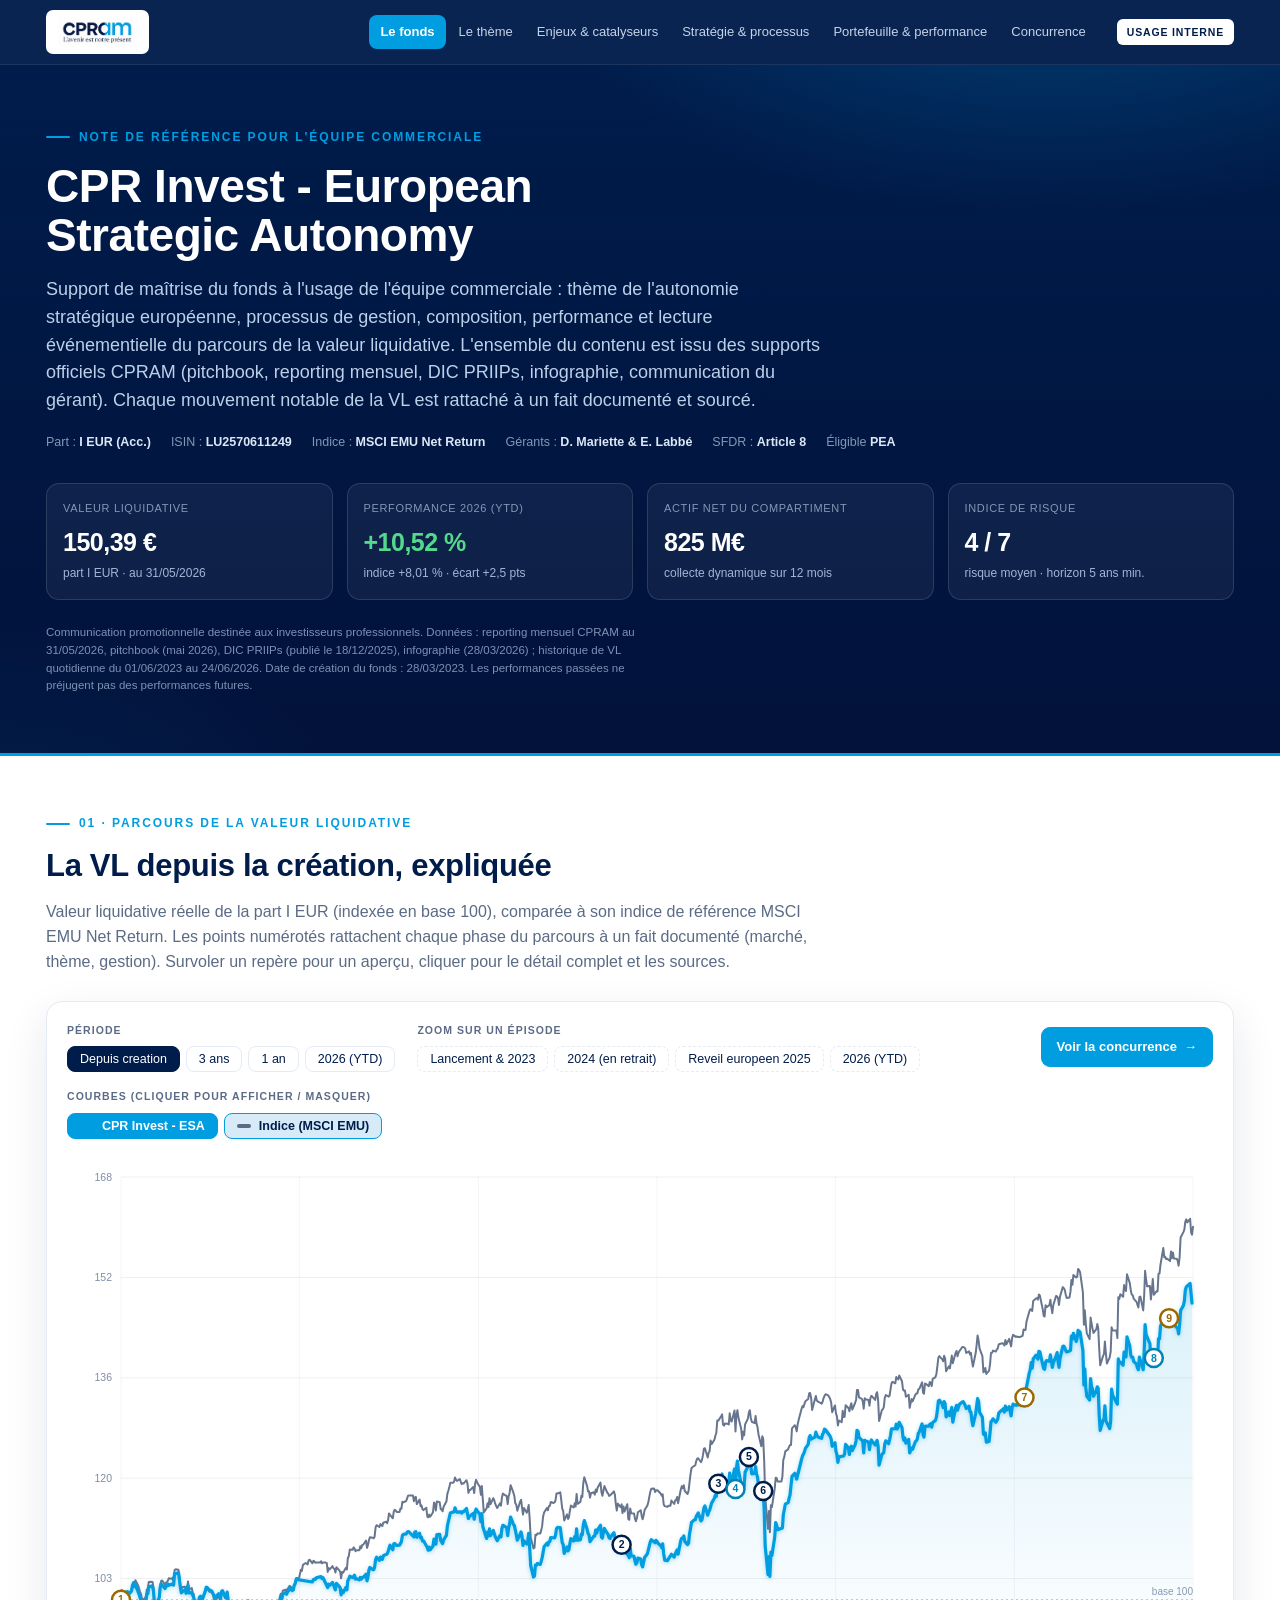
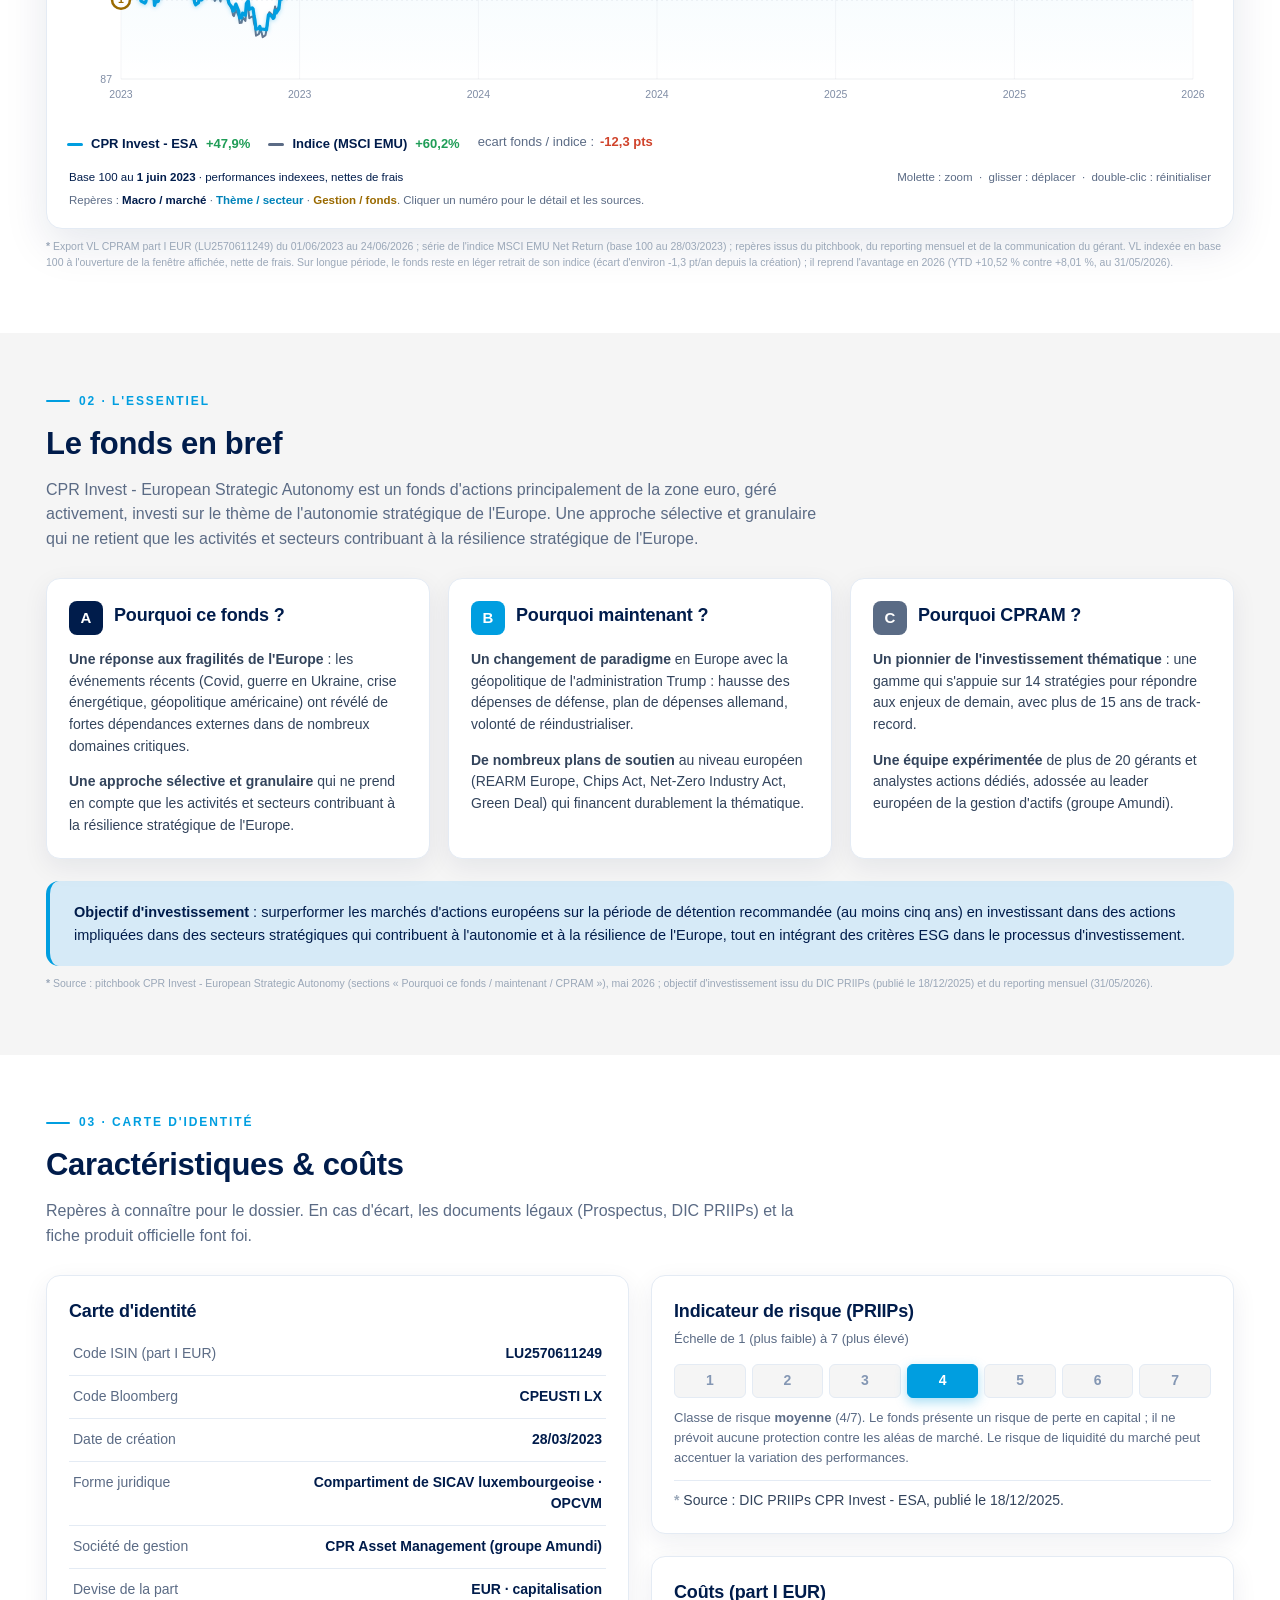
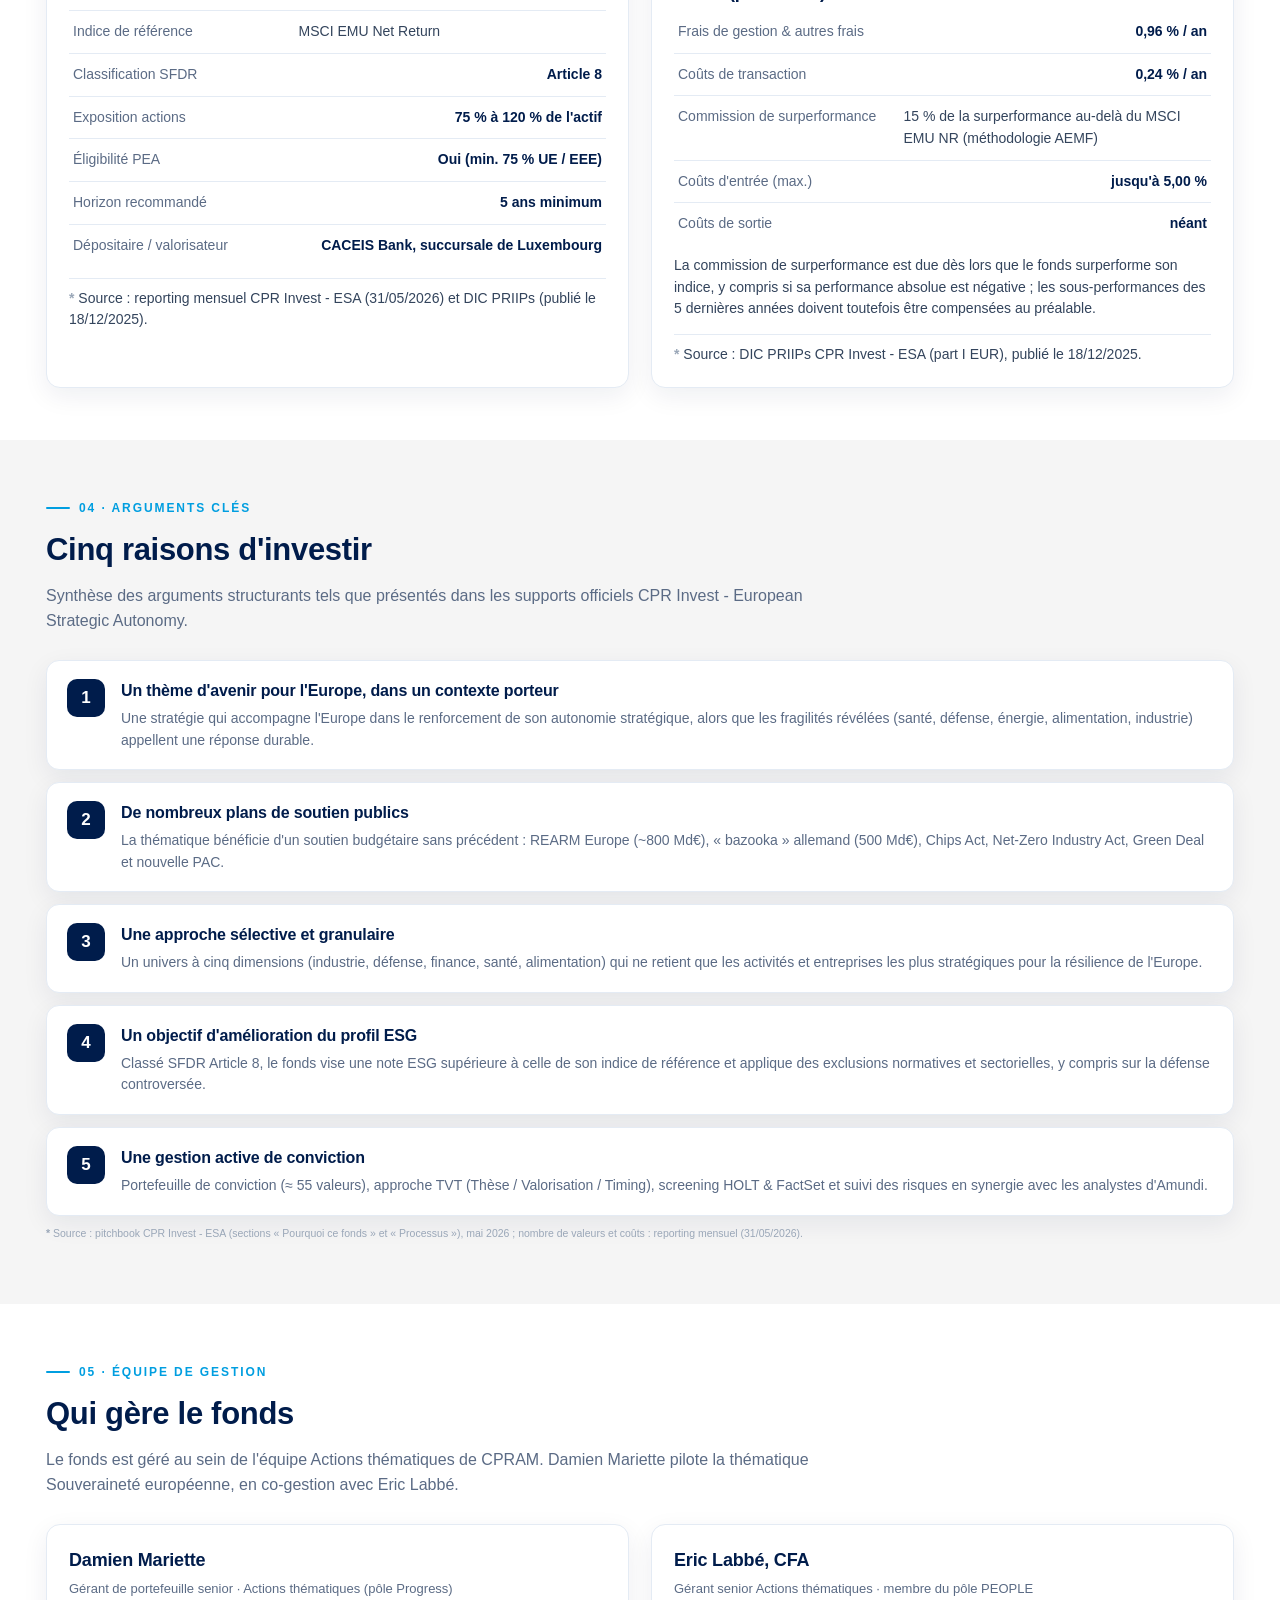
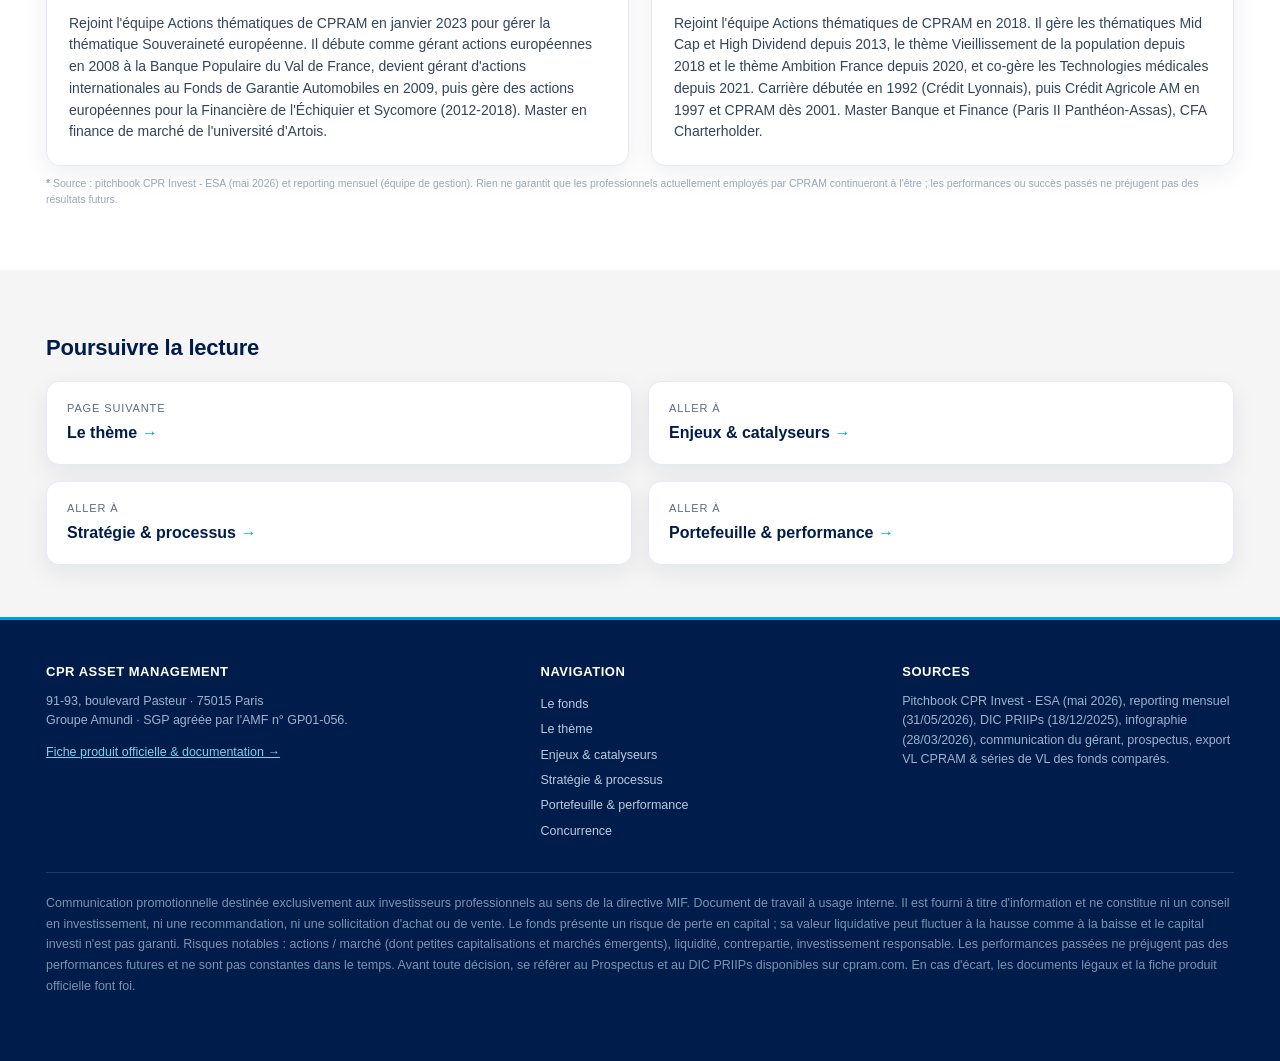
==== commit e31b9813: "Concurrence enrichie, sources homogenes, bouton vers la concurrence - Sources : format unifie partou" ====
--- a/index.html
+++ b/index.html
@@ -67,6 +67,7 @@
           <div class="glab">Zoom sur un épisode</div>
           <div class="btnrow" id="epBtns"></div>
         </div>
+        <a class="seemore" href="concurrence.html#graphique" style="margin-left:auto;align-self:center">Voir la concurrence</a>
       </div>
 
       <div class="ctrl-group" style="margin-top:16px">
@@ -88,10 +89,9 @@
       </div>
       <div class="chart-foot" style="padding-top:0">
         <div class="hint">Repères&nbsp;: <span style="color:#001C4B;font-weight:700">Macro / marché</span> · <span style="color:#0082b8;font-weight:700">Thème / secteur</span> · <span style="color:#9a6a00;font-weight:700">Gestion / fonds</span>. Cliquer un numéro pour le détail et les sources.</div>
-        <div>Sources&nbsp;: export VL CPRAM part I EUR (LU2570611249) du 01/06/2023 au 24/06/2026&nbsp;; série de l'indice MSCI EMU Net Return (base 100 au 28/03/2023). Repères&nbsp;: pitchbook, reporting mensuel, communication du gérant.</div>
-      </div>
-    </div>
-    <p class="srcline">VL réelle de la part I EUR indexée en base 100 à l'ouverture de la fenêtre affichée&nbsp;; performances nettes de frais. Sur longue période, le fonds reste en léger retrait de son indice (écart d'environ -1,3 pt/an depuis la création)&nbsp;; il reprend l'avantage en 2026 (YTD +10,52 % contre +8,01 %). Source&nbsp;: reporting mensuel CPRAM au 31/05/2026.</p>
+      </div>
+    </div>
+    <p class="srcline">Export VL CPRAM part I EUR (LU2570611249) du 01/06/2023 au 24/06/2026&nbsp;; série de l'indice MSCI EMU Net Return (base 100 au 28/03/2023)&nbsp;; repères issus du pitchbook, du reporting mensuel et de la communication du gérant. VL indexée en base 100 à l'ouverture de la fenêtre affichée, nette de frais. Sur longue période, le fonds reste en léger retrait de son indice (écart d'environ -1,3 pt/an depuis la création)&nbsp;; il reprend l'avantage en 2026 (YTD +10,52 % contre +8,01 %, au 31/05/2026).</p>
   </div>
 </section>
 
@@ -225,7 +225,7 @@
         <p>Rejoint l'équipe Actions thématiques de CPRAM en 2018. Il gère les thématiques Mid Cap et High Dividend depuis 2013, le thème Vieillissement de la population depuis 2018 et le thème Ambition France depuis 2020, et co-gère les Technologies médicales depuis 2021. Carrière débutée en 1992 (Crédit Lyonnais), puis Crédit Agricole AM en 1997 et CPRAM dès 2001. Master Banque et Finance (Paris II Panthéon-Assas), CFA Charterholder.</p>
       </div>
     </div>
-    <p class="note">Source&nbsp;: pitchbook CPR Invest - ESA (mai 2026) et reporting mensuel (équipe de gestion). Rien ne garantit que les professionnels actuellement employés par CPRAM continueront à l'être&nbsp;; les performances ou succès passés ne préjugent pas des résultats futurs.</p>
+    <p class="srcline">Source&nbsp;: pitchbook CPR Invest - ESA (mai 2026) et reporting mensuel (équipe de gestion). Rien ne garantit que les professionnels actuellement employés par CPRAM continueront à l'être&nbsp;; les performances ou succès passés ne préjugent pas des résultats futurs.</p>
   </div>
 </section>
 
--- a/styles.css
+++ b/styles.css
@@ -335,6 +335,11 @@
 .quote p{font-size:15px;color:var(--navy);font-style:italic;margin:0 0 8px}
 .quote .by{font-size:12.5px;color:var(--muted);font-style:normal}
 
+/* ---------- bouton "voir la concurrence" ---------- */
+.seemore{display:inline-flex;align-items:center;gap:7px;text-decoration:none;font-size:13px;font-weight:600;color:#fff;background:var(--cyan);border:1px solid var(--cyan);padding:9px 15px;border-radius:9px;transition:.15s;white-space:nowrap}
+.seemore:hover{background:var(--cyan-d);border-color:var(--cyan-d)}
+.seemore:after{content:" \2192"}
+
 /* ---------- exclusions chips ---------- */
 .exgrid{display:flex;flex-wrap:wrap;gap:8px;margin-top:6px}
 .exch{font-size:12.5px;padding:7px 12px;border-radius:8px;background:#fff;border:1px solid var(--line);color:var(--navy)}
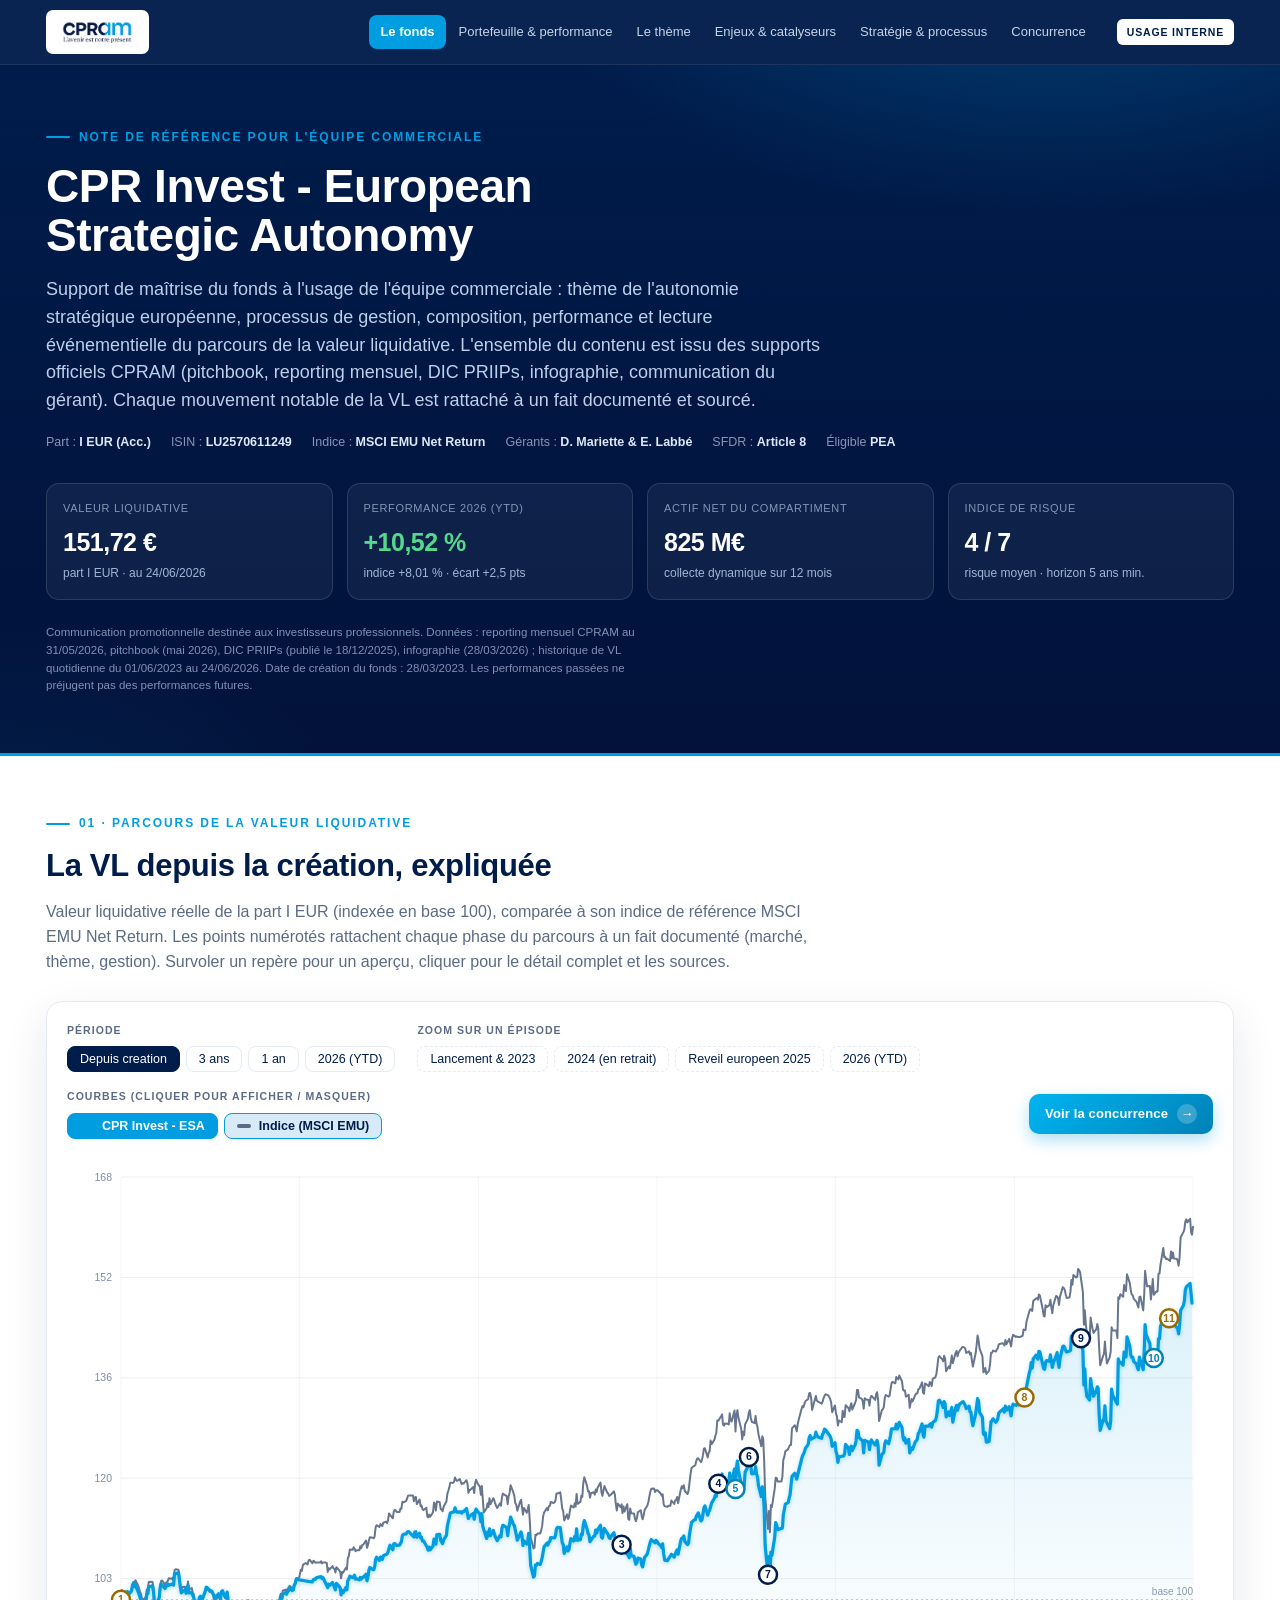
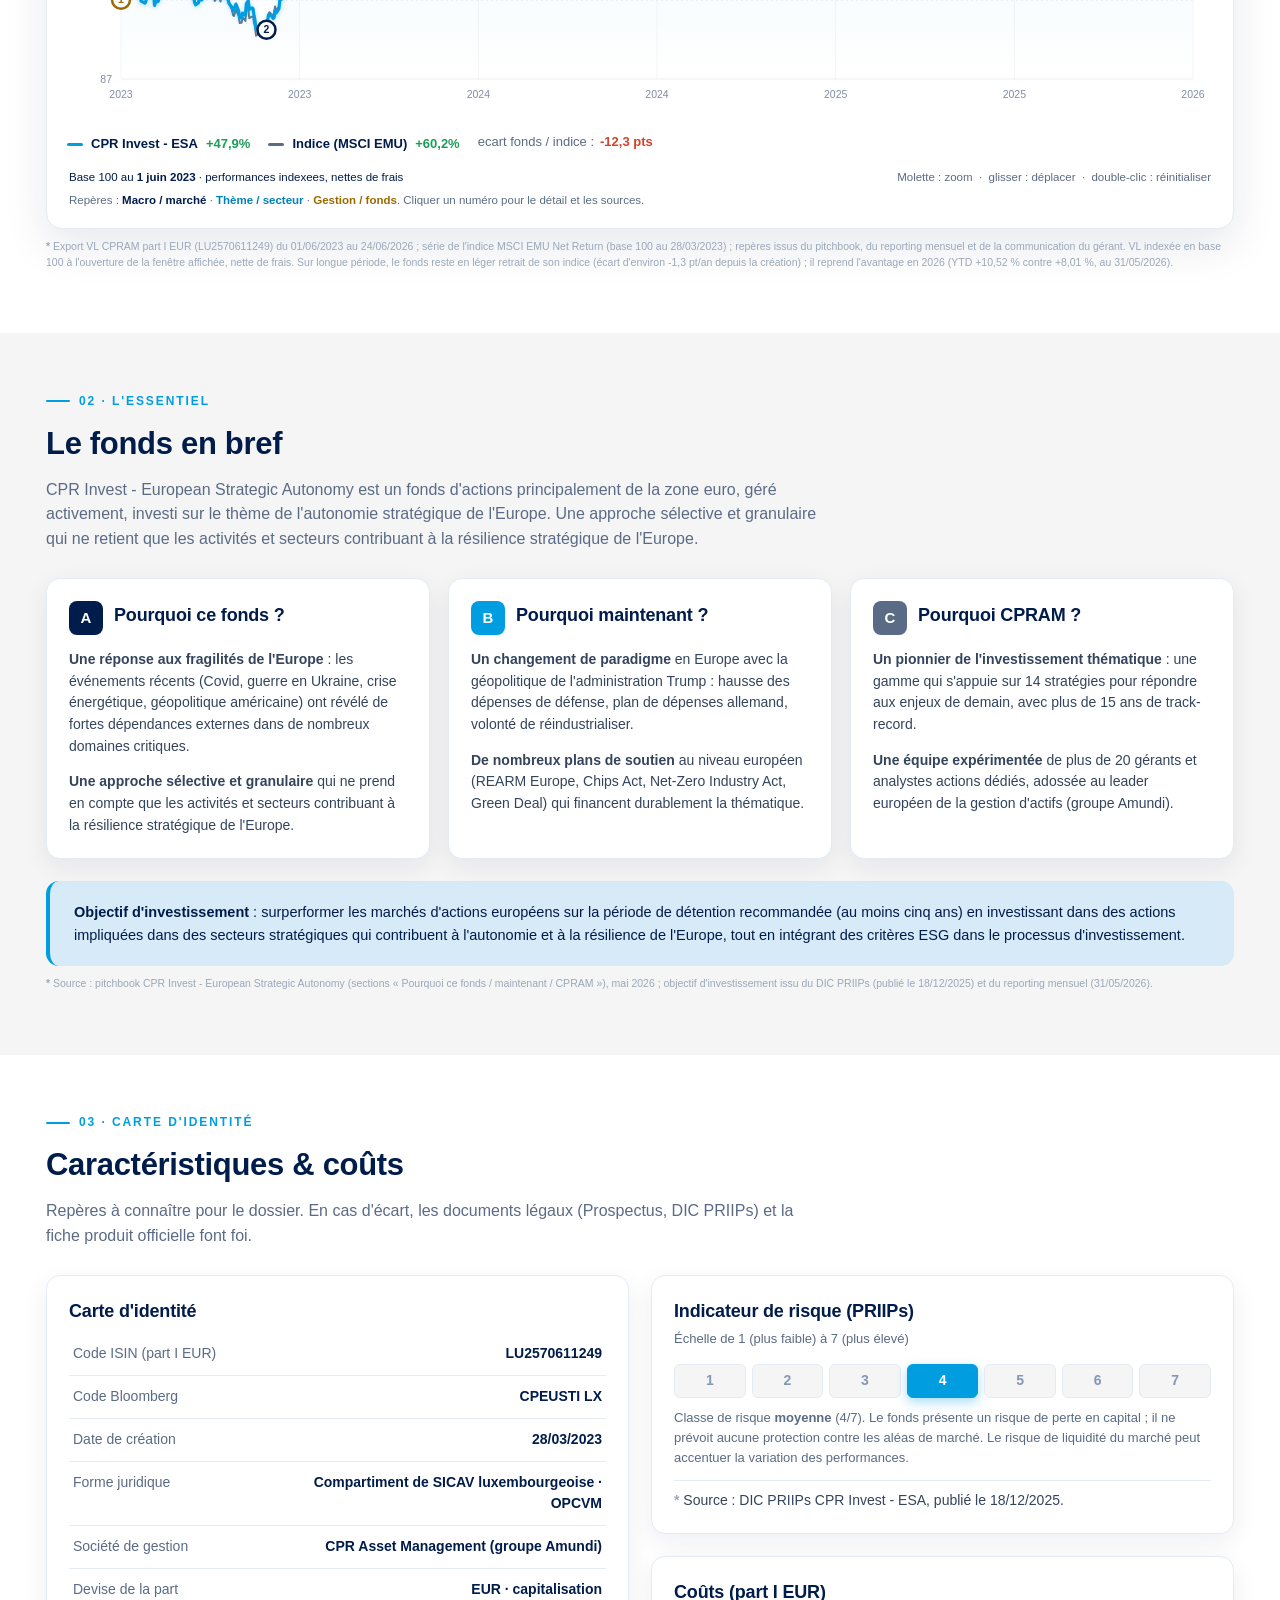
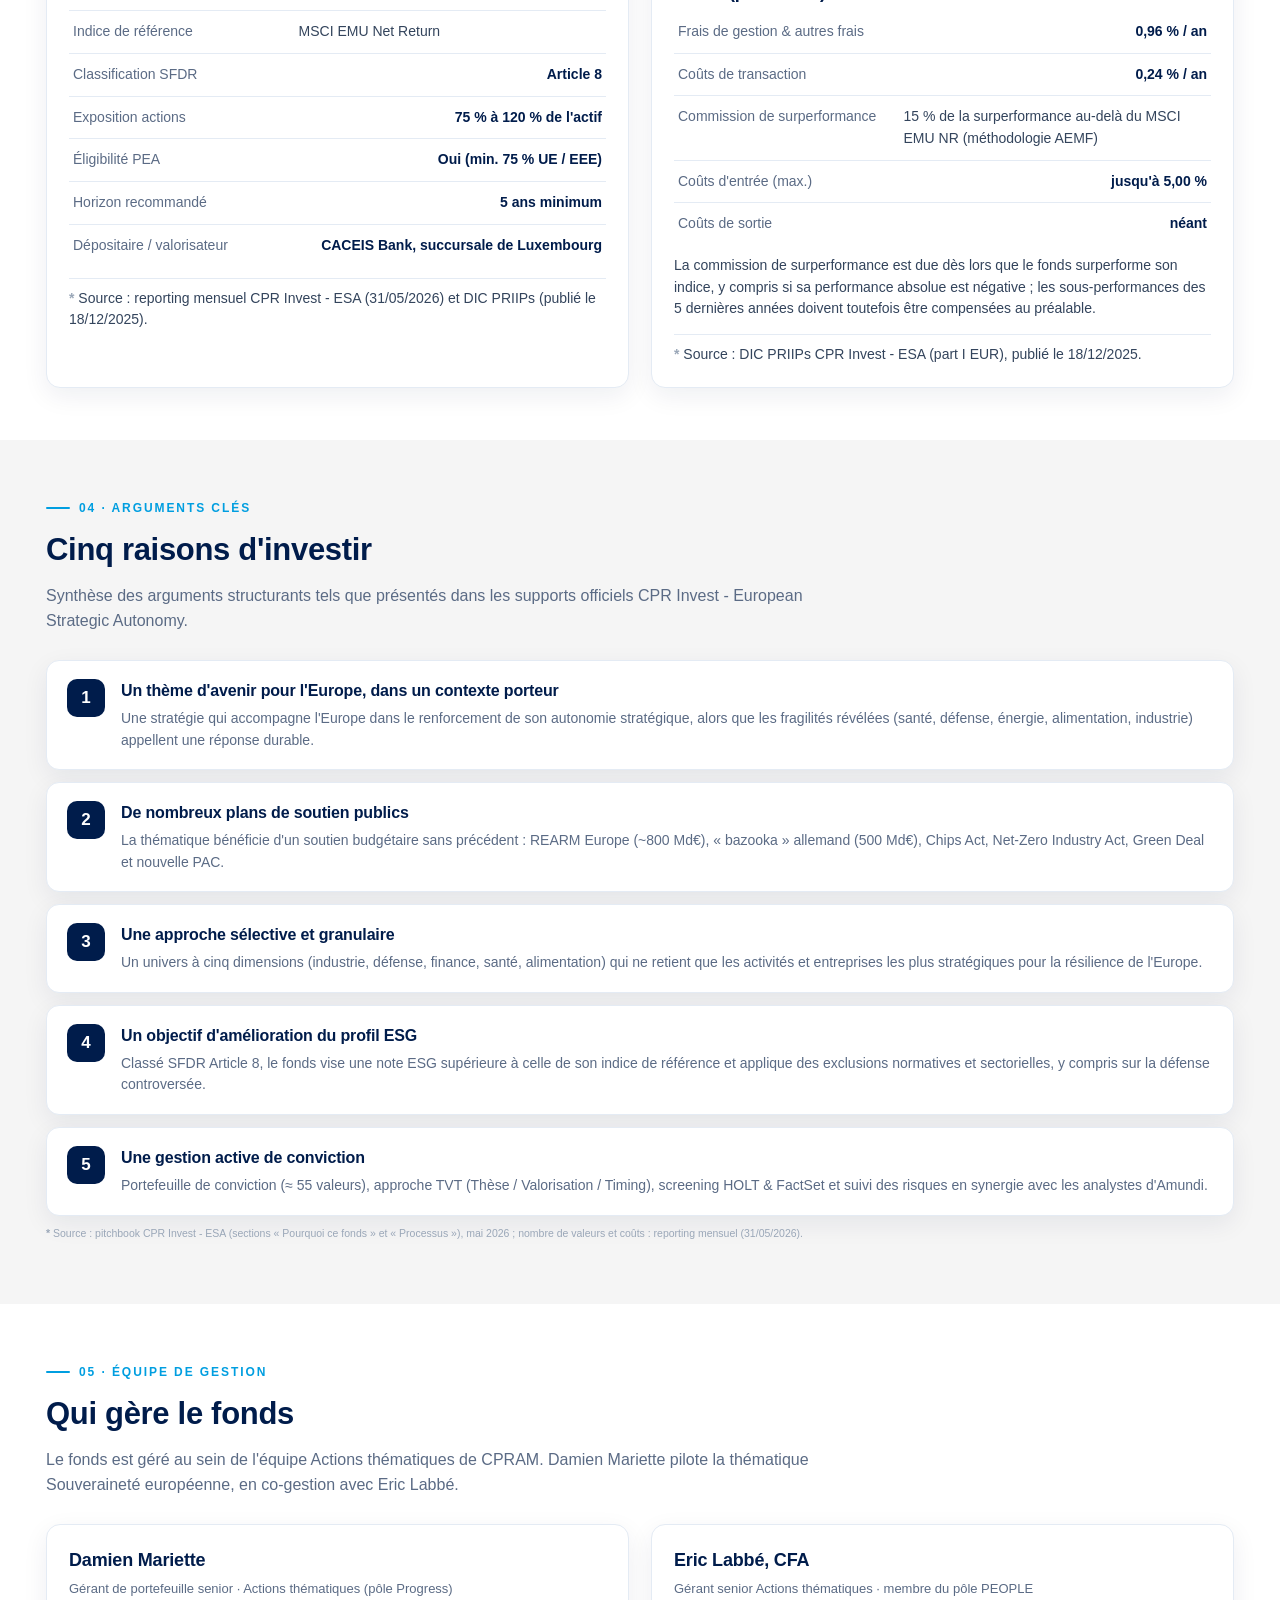
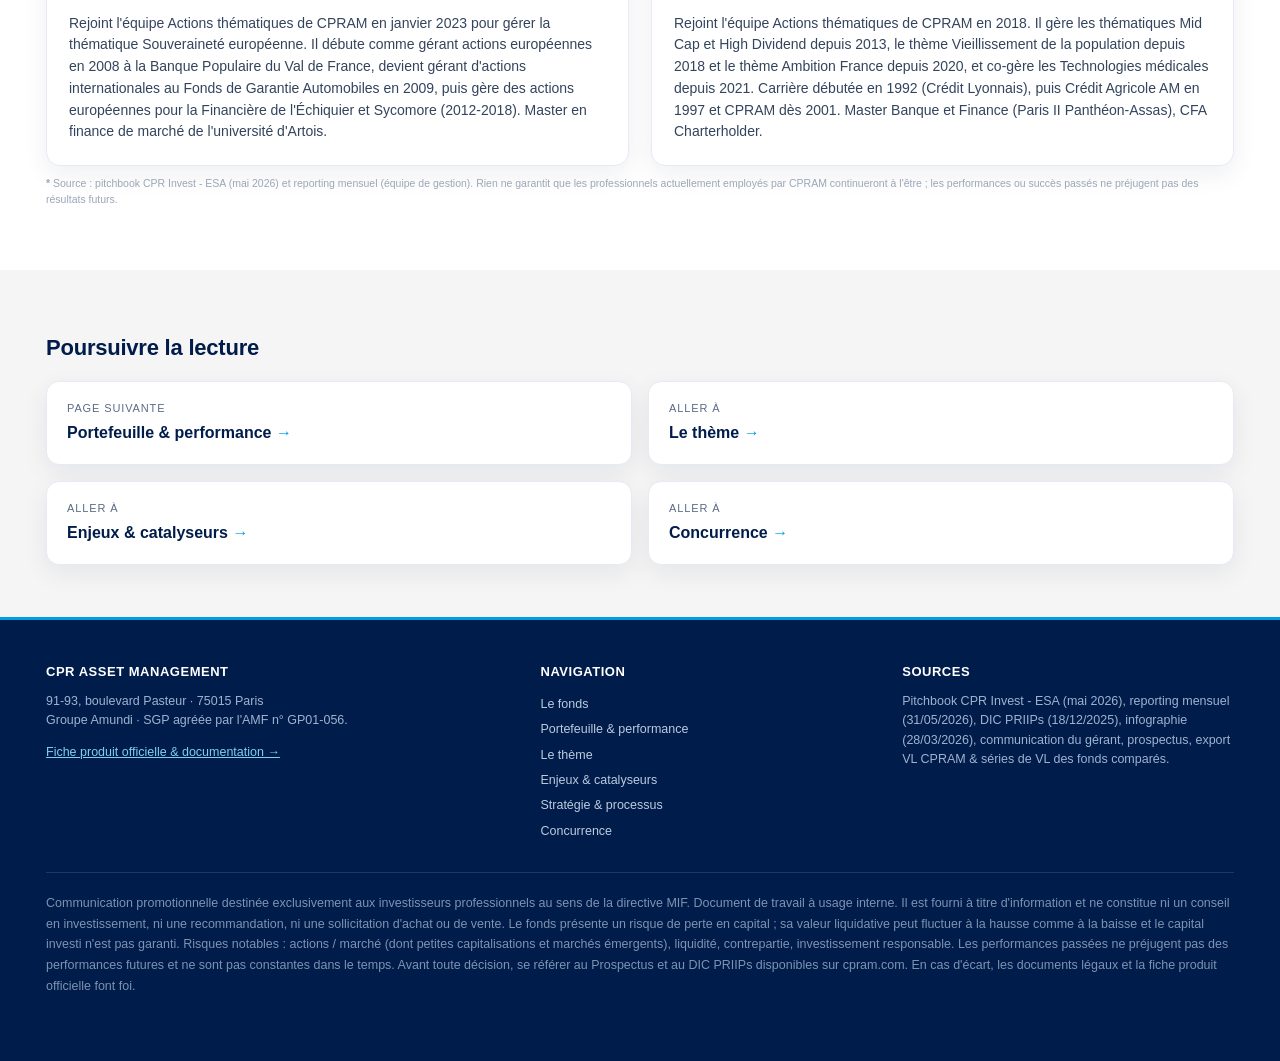
==== commit db5488e3: "Evenements enrichis, fix clic, bouton + slide, VL a jour, menu reordonne - Graphique : 11 reperes (a" ====
--- a/index.html
+++ b/index.html
@@ -13,10 +13,10 @@
     <a class="brand" href="index.html"><span class="logobox"><img src="cpram-logo.jpg" alt="CPRAM"></span></a>
     <nav>
       <a href="index.html" class="active">Le fonds</a>
+      <a href="portefeuille.html">Portefeuille &amp; performance</a>
       <a href="theme.html">Le thème</a>
       <a href="enjeux.html">Enjeux &amp; catalyseurs</a>
       <a href="strategie.html">Stratégie &amp; processus</a>
-      <a href="portefeuille.html">Portefeuille &amp; performance</a>
       <a href="concurrence.html">Concurrence</a>
     </nav>
     <span class="badge-int">Usage interne</span>
@@ -39,7 +39,7 @@
     </div>
 
     <div class="kpis">
-      <div class="kpi"><div class="lab">Valeur liquidative</div><div class="val">150,39 €</div><div class="sub">part I EUR · au 31/05/2026</div></div>
+      <div class="kpi"><div class="lab">Valeur liquidative</div><div class="val">151,72 €</div><div class="sub">part I EUR · au 24/06/2026</div></div>
       <div class="kpi"><div class="lab">Performance 2026 (YTD)</div><div class="val pos">+10,52 %</div><div class="sub">indice +8,01 % · écart +2,5 pts</div></div>
       <div class="kpi"><div class="lab">Actif net du compartiment</div><div class="val">825 M€</div><div class="sub">collecte dynamique sur 12 mois</div></div>
       <div class="kpi"><div class="lab">Indice de risque</div><div class="val">4 / 7</div><div class="sub">risque moyen · horizon 5 ans min.</div></div>
@@ -67,12 +67,14 @@
           <div class="glab">Zoom sur un épisode</div>
           <div class="btnrow" id="epBtns"></div>
         </div>
-        <a class="seemore" href="concurrence.html#graphique" style="margin-left:auto;align-self:center">Voir la concurrence</a>
-      </div>
-
-      <div class="ctrl-group" style="margin-top:16px">
-        <div class="glab">Courbes (cliquer pour afficher / masquer)</div>
-        <div class="btnrow" id="seriesBtns"></div>
+      </div>
+
+      <div style="display:flex;justify-content:space-between;align-items:center;gap:18px;flex-wrap:wrap;margin-top:16px">
+        <div class="ctrl-group">
+          <div class="glab">Courbes (cliquer pour afficher / masquer)</div>
+          <div class="btnrow" id="seriesBtns"></div>
+        </div>
+        <a class="seemore" id="goCompetition" href="concurrence.html#graphique">Voir la concurrence <span class="ar">&rarr;</span></a>
       </div>
 
       <div class="chartwrap">
@@ -234,10 +236,10 @@
   <div class="wrap">
     <div class="sec-head" style="margin-bottom:16px"><h2 style="font-size:22px">Poursuivre la lecture</h2></div>
     <div class="nextnav">
-      <a href="theme.html"><div class="nl">Page suivante</div><div class="nt">Le thème</div></a>
+      <a href="portefeuille.html"><div class="nl">Page suivante</div><div class="nt">Portefeuille &amp; performance</div></a>
+      <a href="theme.html"><div class="nl">Aller à</div><div class="nt">Le thème</div></a>
       <a href="enjeux.html"><div class="nl">Aller à</div><div class="nt">Enjeux &amp; catalyseurs</div></a>
-      <a href="strategie.html"><div class="nl">Aller à</div><div class="nt">Stratégie &amp; processus</div></a>
-      <a href="portefeuille.html"><div class="nl">Aller à</div><div class="nt">Portefeuille &amp; performance</div></a>
+      <a href="concurrence.html"><div class="nl">Aller à</div><div class="nt">Concurrence</div></a>
     </div>
   </div>
 </section>
@@ -254,10 +256,10 @@
         <h4>Navigation</h4>
         <nav>
           <a href="index.html">Le fonds</a>
+          <a href="portefeuille.html">Portefeuille &amp; performance</a>
           <a href="theme.html">Le thème</a>
           <a href="enjeux.html">Enjeux &amp; catalyseurs</a>
           <a href="strategie.html">Stratégie &amp; processus</a>
-          <a href="portefeuille.html">Portefeuille &amp; performance</a>
           <a href="concurrence.html">Concurrence</a>
         </nav>
       </div>
@@ -292,5 +294,20 @@
 </script>
 <script src="data.js"></script>
 <script src="chart.js"></script>
+<script>
+/* Transition "slide" vers la page Concurrence */
+(function(){
+  var btn=document.getElementById("goCompetition");
+  if(!btn) return;
+  btn.addEventListener("click",function(e){
+    if(e.metaKey||e.ctrlKey||e.shiftKey||e.button===1) return;
+    e.preventDefault();
+    var href=btn.getAttribute("href");
+    try{ sessionStorage.setItem("slideFromChart","1"); }catch(_){}
+    document.body.classList.add("slide-out");
+    setTimeout(function(){ window.location.href=href; }, 320);
+  });
+})();
+</script>
 </body>
 </html>
--- a/styles.css
+++ b/styles.css
@@ -336,9 +336,17 @@
 .quote .by{font-size:12.5px;color:var(--muted);font-style:normal}
 
 /* ---------- bouton "voir la concurrence" ---------- */
-.seemore{display:inline-flex;align-items:center;gap:7px;text-decoration:none;font-size:13px;font-weight:600;color:#fff;background:var(--cyan);border:1px solid var(--cyan);padding:9px 15px;border-radius:9px;transition:.15s;white-space:nowrap}
-.seemore:hover{background:var(--cyan-d);border-color:var(--cyan-d)}
-.seemore:after{content:" \2192"}
+.seemore{display:inline-flex;align-items:center;gap:9px;text-decoration:none;font-size:13px;font-weight:700;color:#fff;background:linear-gradient(135deg,#00b4f0,#0082b8);border:none;padding:10px 16px;border-radius:10px;box-shadow:0 6px 16px rgba(0,158,224,.32);transition:transform .18s,box-shadow .18s;white-space:nowrap;letter-spacing:.01em}
+.seemore:hover{transform:translateY(-1px);box-shadow:0 11px 24px rgba(0,158,224,.44)}
+.seemore .ar{display:inline-grid;place-items:center;width:20px;height:20px;border-radius:50%;background:rgba(255,255,255,.22);font-size:13px;line-height:1;transition:transform .18s}
+.seemore:hover .ar{transform:translateX(3px)}
+
+/* ---------- transition "slide" entre pages ---------- */
+@keyframes pageOutLeft{from{opacity:1;transform:translateX(0)}to{opacity:0;transform:translateX(-44px)}}
+@keyframes pageInRight{from{opacity:0;transform:translateX(52px)}to{opacity:1;transform:translateX(0)}}
+body.slide-out{animation:pageOutLeft .34s ease forwards}
+body.slide-in{animation:pageInRight .44s cubic-bezier(.22,.61,.36,1)}
+@media(prefers-reduced-motion:reduce){body.slide-out,body.slide-in{animation:none}}
 
 /* ---------- exclusions chips ---------- */
 .exgrid{display:flex;flex-wrap:wrap;gap:8px;margin-top:6px}
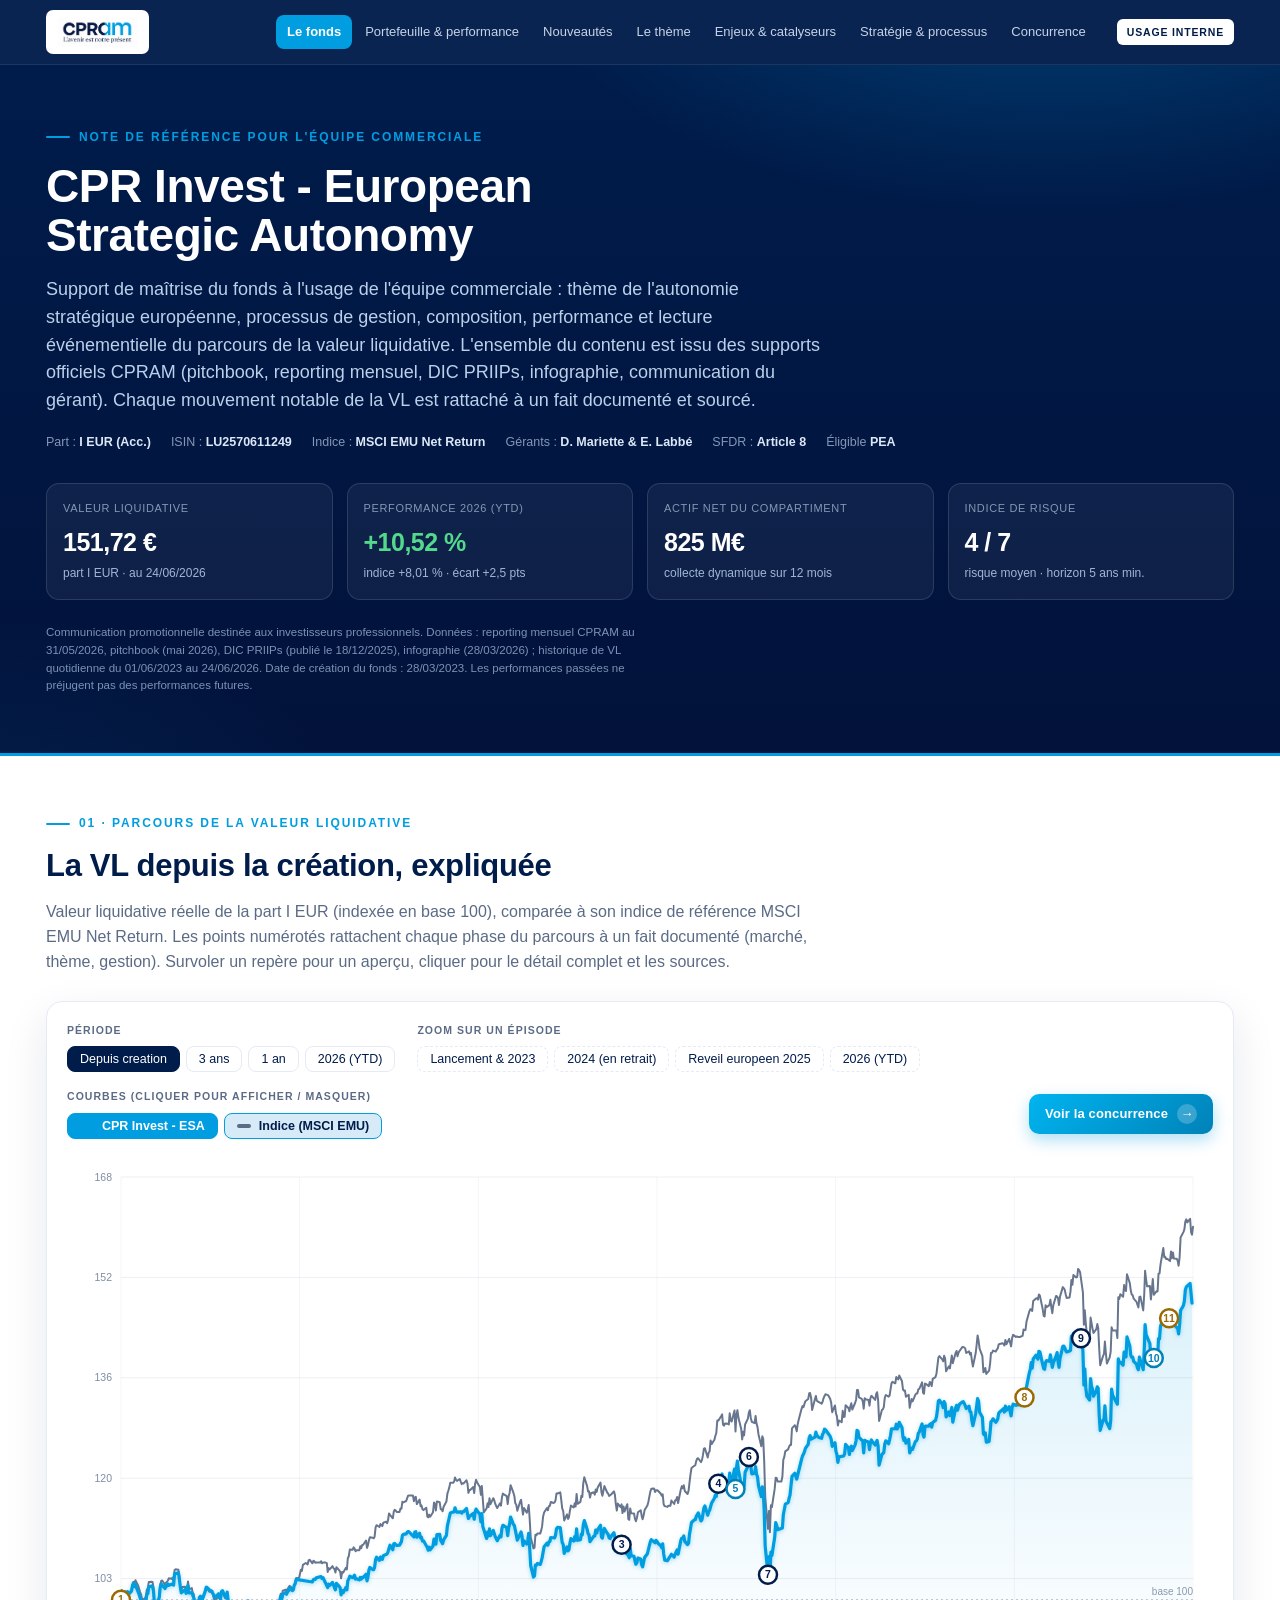
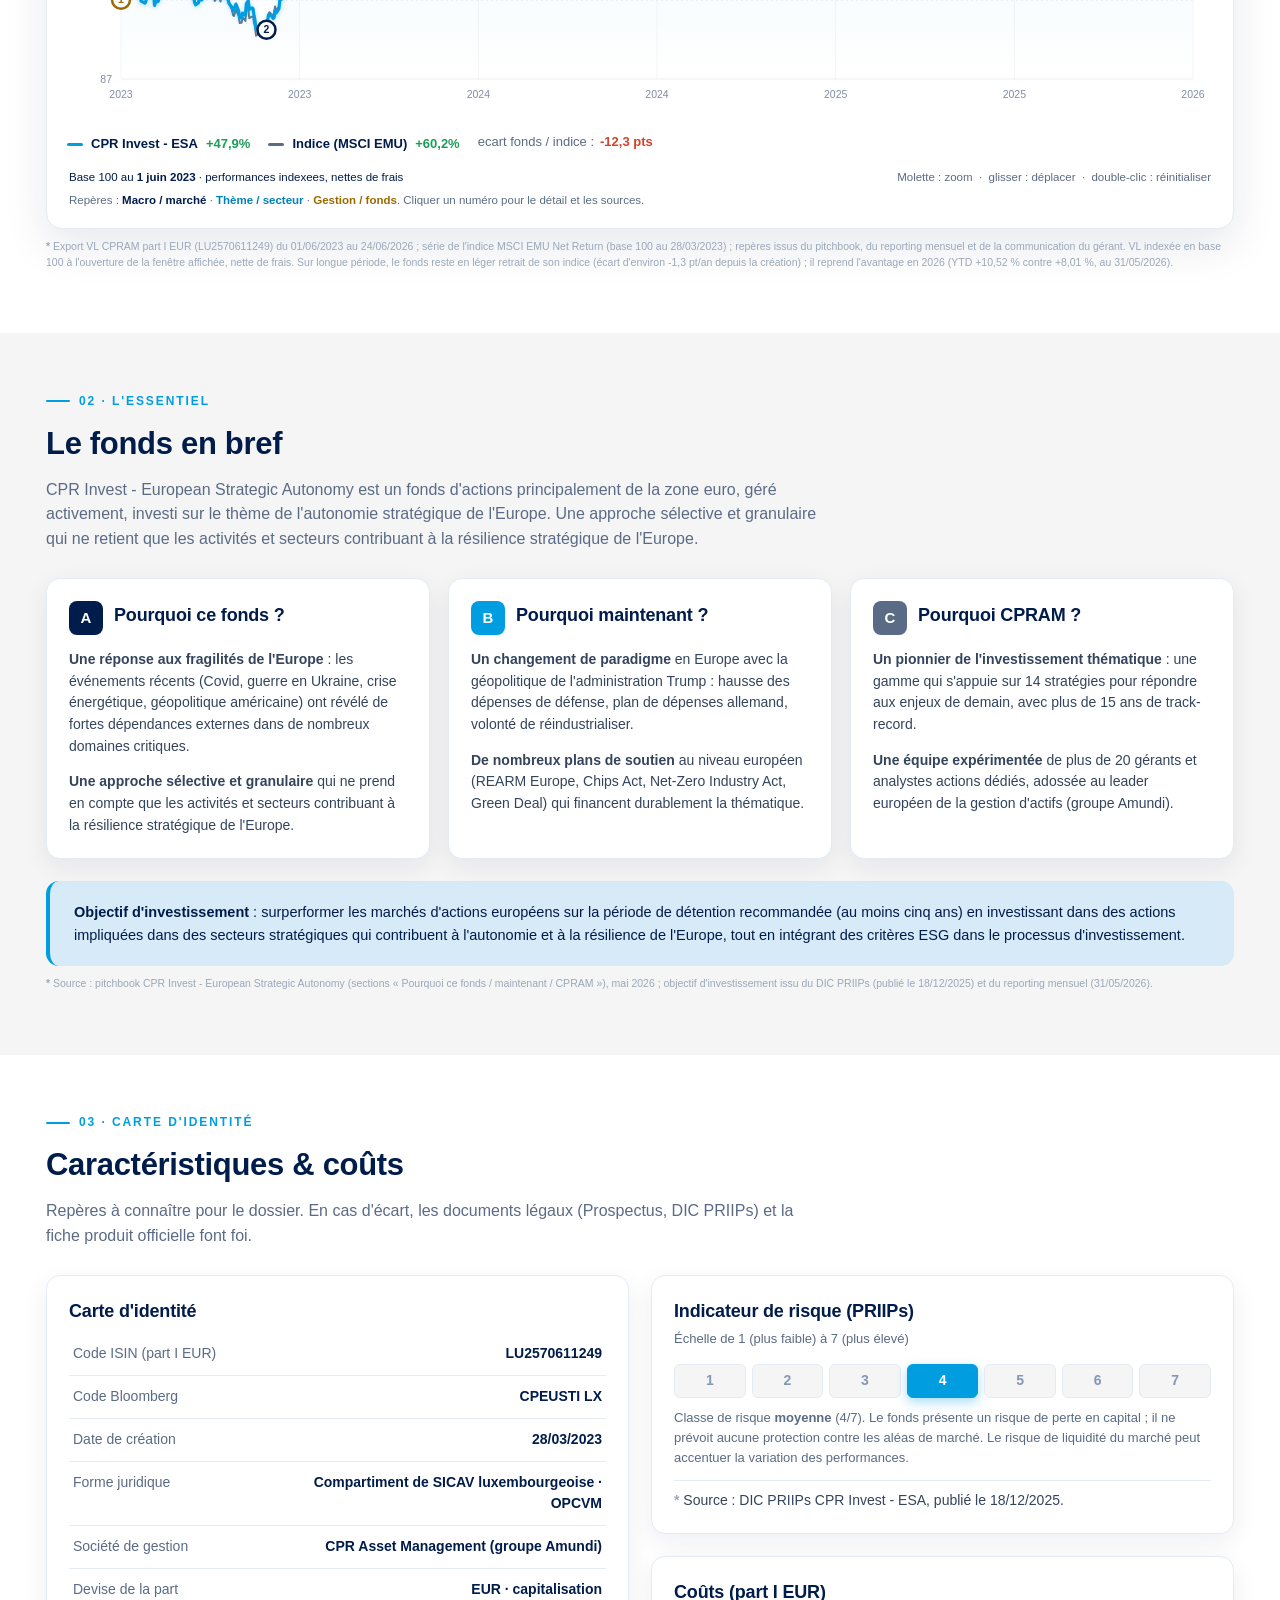
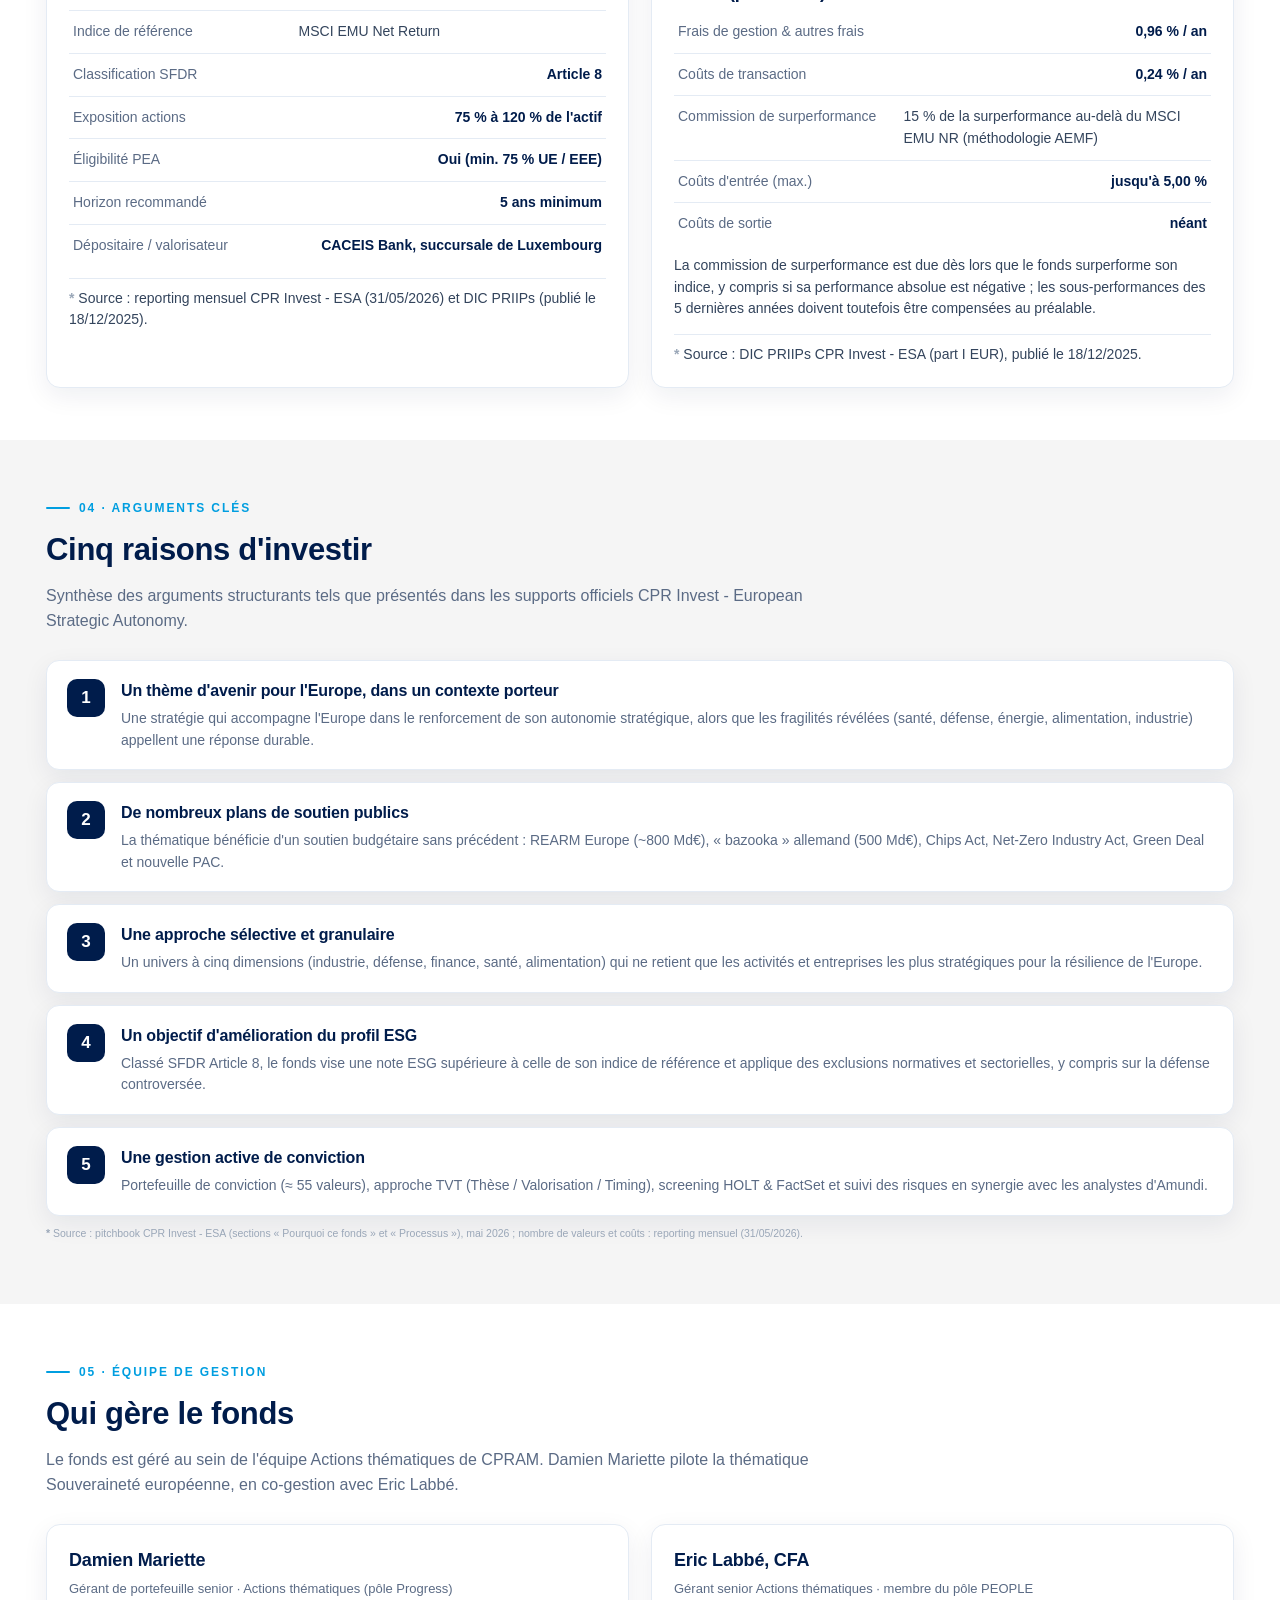
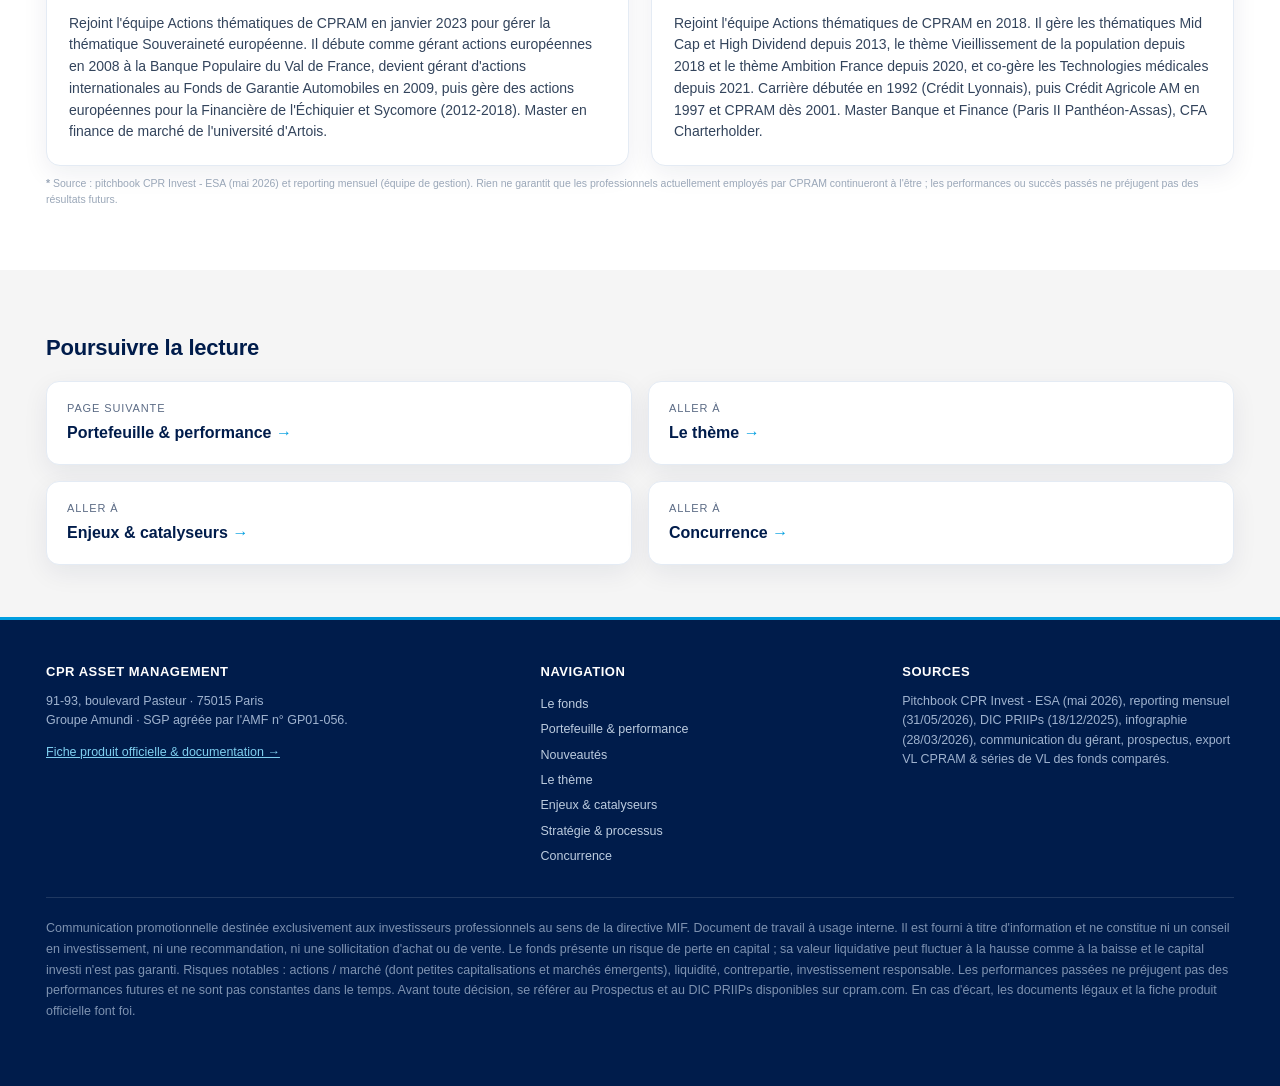
==== commit 2bc6f1e8: "Ajout d'un onglet Nouveautes (veille marche sourcee) - Nouvelle page nouveautes.html : commentaire d" ====
--- a/index.html
+++ b/index.html
@@ -14,6 +14,7 @@
     <nav>
       <a href="index.html" class="active">Le fonds</a>
       <a href="portefeuille.html">Portefeuille &amp; performance</a>
+      <a href="nouveautes.html">Nouveautés</a>
       <a href="theme.html">Le thème</a>
       <a href="enjeux.html">Enjeux &amp; catalyseurs</a>
       <a href="strategie.html">Stratégie &amp; processus</a>
@@ -257,6 +258,7 @@
         <nav>
           <a href="index.html">Le fonds</a>
           <a href="portefeuille.html">Portefeuille &amp; performance</a>
+          <a href="nouveautes.html">Nouveautés</a>
           <a href="theme.html">Le thème</a>
           <a href="enjeux.html">Enjeux &amp; catalyseurs</a>
           <a href="strategie.html">Stratégie &amp; processus</a>
--- a/styles.css
+++ b/styles.css
@@ -353,3 +353,28 @@
 .exch{font-size:12.5px;padding:7px 12px;border-radius:8px;background:#fff;border:1px solid var(--line);color:var(--navy)}
 .exch.norm{background:#fdecec;border-color:#f6d2d2;color:#a23b2c}
 .exch.sect{background:var(--gray)}
+
+/* ---------- Nouveautes / actualites ---------- */
+.updated{display:inline-flex;align-items:center;gap:9px;font-size:12.5px;color:var(--muted);background:var(--gray);border:1px solid var(--line);padding:7px 14px;border-radius:20px}
+.updated b{color:var(--navy)}
+.updated:before{content:"";width:8px;height:8px;border-radius:50%;background:var(--pos);box-shadow:0 0 0 3px rgba(31,157,87,.18);flex:0 0 auto}
+.newsgrid{display:grid;grid-template-columns:1fr 1fr;gap:16px}
+@media(max-width:860px){.newsgrid{grid-template-columns:1fr}}
+.newscard{background:#fff;border:1px solid var(--line);border-radius:13px;padding:18px 20px;box-shadow:var(--shadow);display:flex;flex-direction:column;transition:.15s}
+.newscard:hover{border-color:var(--cyan);box-shadow:var(--shadow-l);transform:translateY(-2px)}
+.newscard.lead{grid-column:1 / -1;border-top:4px solid var(--cyan);background:linear-gradient(180deg,#f4fbfe,#fff)}
+.newscard .nhead{display:flex;align-items:center;gap:9px;margin-bottom:9px;flex-wrap:wrap}
+.newscard .ndate{font-size:11.5px;color:var(--muted-2);font-variant-numeric:tabular-nums;margin-left:auto}
+.newscard h3{font-size:16px;color:var(--navy);margin:0 0 7px;line-height:1.3}
+.newscard.lead h3{font-size:19px}
+.newscard p{font-size:13.5px;color:#33445c;margin:0 0 12px}
+.newscard .co{font-weight:800;color:var(--cyan-d)}
+.newscard .nsrc{margin-top:auto;font-size:12px;color:var(--muted)}
+.newscard .nsrc a{color:var(--cyan-d);text-decoration:none;border-bottom:1px solid rgba(0,158,224,.3)}
+.newscard .nsrc a:hover{border-color:var(--cyan)}
+.nbadge{font-size:10px;letter-spacing:.05em;text-transform:uppercase;font-weight:800;padding:3px 8px;border-radius:6px}
+.nbadge.defense{background:#e3f6ef;color:#0c7a55}
+.nbadge.macro{background:#e1e7f2;color:#001C4B}
+.nbadge.tech{background:#e2f4fc;color:#0082b8}
+.nbadge.finance{background:#efeafc;color:#5b3fd6}
+.nbadge.valeur{background:#fdeccd;color:#9a6a00}
